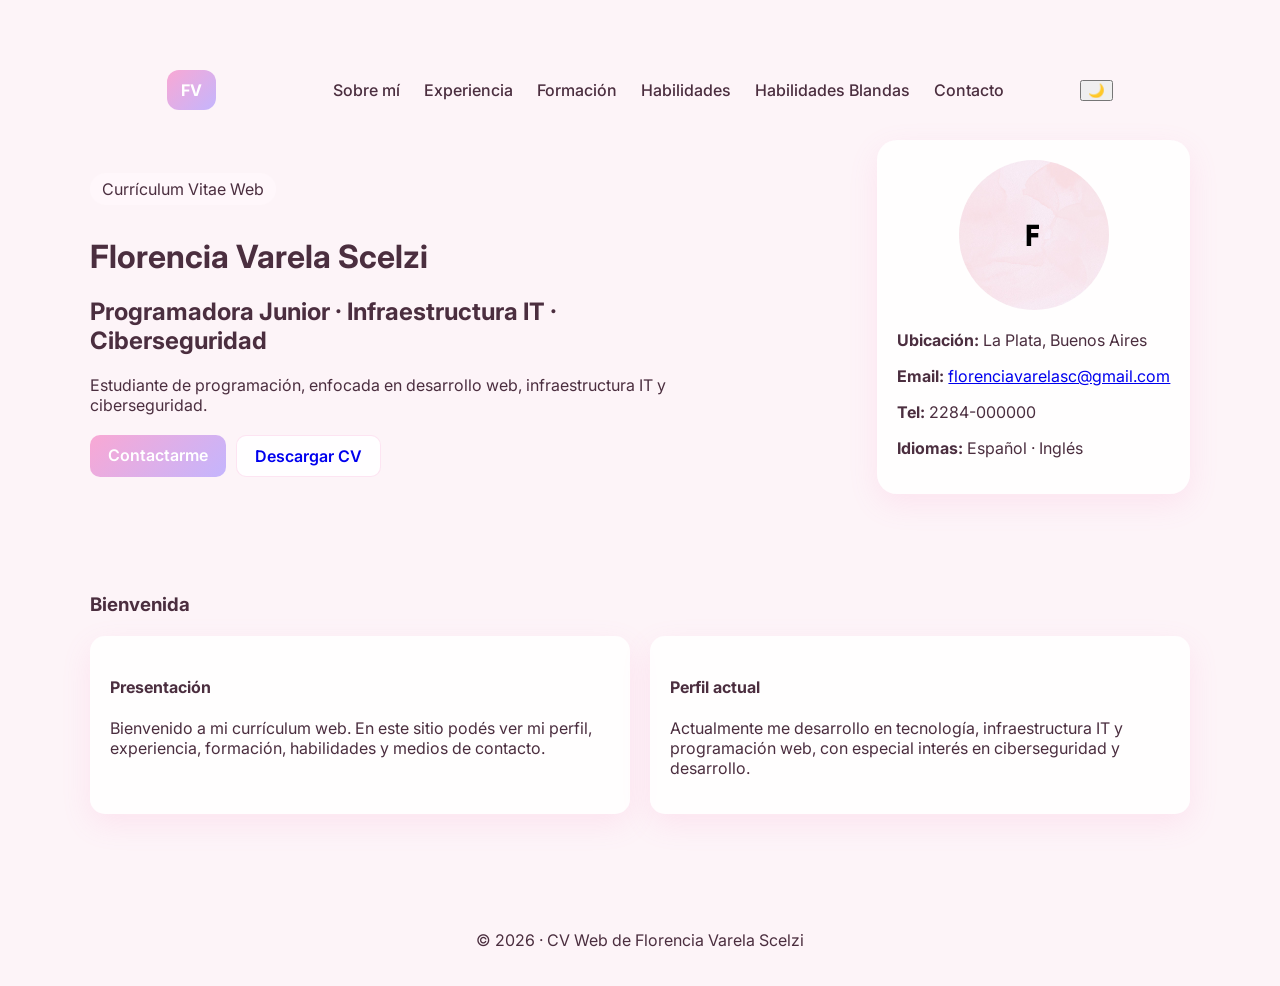
==== index.html @ 30a490ff "fix: mejorar nombres de variables css" ====
<!DOCTYPE html>
<html lang="es">
<head>
  <meta charset="UTF-8" />
  <meta name="viewport" content="width=device-width, initial-scale=1.0" />
  <title>Florencia Varela Scelzi | CV Web</title>
  <link rel="preconnect" href="https://fonts.googleapis.com">
  <link rel="preconnect" href="https://fonts.gstatic.com" crossorigin>
  <link href="https://fonts.googleapis.com/css2?family=Inter:wght@400;500;600;700;800&display=swap" rel="stylesheet">
  <link rel="stylesheet" href="style.css" />
</head>
<body>
  <header class="hero">
    <nav class="nav">
      <div class="logo">FV</div>

      <ul class="nav-links">
        <li><a href="pages/sobre-mi.html">Sobre mí</a></li>
        <li><a href="pages/experiencia.html">Experiencia</a></li>
        <li><a href="pages/formacion.html">Formación</a></li>
        <li><a href="pages/habilidades.html">Habilidades</a></li>
        <li><a href="pages/habilidadesblandas.html">Habilidades Blandas</a></li>
        <li><a href="pages/contacto.html">Contacto</a></li>
      </ul>
      <button id="toggle-theme" class="theme-btn" type="button">🌙</button>
    </nav>

    <div class="hero-content">
      <div class="hero-text">
        <p class="tag">Currículum Vitae Web</p>
        <h1>Florencia Varela Scelzi</h1>
        <h2>Programadora Junior · Infraestructura IT · Ciberseguridad</h2>

        <p class="hero-description">
          Estudiante de programación, enfocada en desarrollo web, infraestructura IT y ciberseguridad. 
        </p>

        <div class="hero-buttons">
          <a href="pages/contacto.html" class="btn primary">Contactarme</a>
          <a href="CV_Florencia_Varela1.pdf" download class="btn secondary">Descargar CV</a>
        </div>
      </div>

      <div class="hero-card">
        <div class="profile-circle">
          <img src="img/icono.jpg" alt="Foto de Florencia Varela" />
        </div>

        <div class="mini-data">
          <p><strong>Ubicación:</strong> La Plata, Buenos Aires</p>
          <p><strong>Email:</strong> <a href="mailto:florenciavarelasc@gmail.com">florenciavarelasc@gmail.com</a></p>
          <p><strong>Tel:</strong> 2284-000000</p>
          <p><strong>Idiomas:</strong> Español · Inglés</p>
        </div>
      </div>
    </div>
  </header>

  <main>
    <section class="section">
      <div class="section-title">
        <h3>Bienvenida</h3>
      </div>

      <div class="grid two">
        <div class="card">
          <h4>Presentación</h4>
          <p>
            Bienvenido a mi currículum web. En este sitio podés ver mi perfil,
            experiencia, formación, habilidades y medios de contacto.
          </p>
        </div>

        <div class="card">
          <h4>Perfil actual</h4>
          <p>
            Actualmente me desarrollo en tecnología, infraestructura IT y
            programación web, con especial interés en ciberseguridad y desarrollo.
          </p>
        </div>
      </div>
    </section>
  </main>

  <footer class="footer">
    <p>© 2026 · CV Web de Florencia Varela Scelzi</p>
  </footer>

  <script>
    const toggleButton = document.getElementById("toggle-theme");
    toggleButton.addEventListener("click", () => {
      document.body.classList.toggle("light");
      toggleButton.textContent = document.body.classList.contains("light") ? "☀️" : "🌙";
    });
  </script>
</body>
</html>
---- style.css ----
:root{
  --background-color: #fdf4f8;
  --surface-soft-color: #fff7fb;
  --surface-color: rgba(255,255,255,0.88);
  --card-border-color: rgba(244, 114, 182, 0.18);

  --text-color: #4b2e3f;
  --muted-text-color: #8f6f80;

  --primary-color: #f9a8d4;
  --secondary-color: #c4b5fd;

  --shadow-color: 0 10px 30px rgba(244, 114, 182, 0.12);
}

/* =========================
   BASE
========================= */
body{
  font-family: 'Inter', sans-serif;
  background: var(--background-color);
  color: var(--text-color);
  margin: 0;
}

/* =========================
   NAV
========================= */
.nav{
  display: flex;
  justify-content: space-between;
  align-items: center;
  padding: 24px 7%;
}

.logo{
  background: linear-gradient(135deg, var(--primary-color), var(--secondary-color));
  color: white;
  font-weight: bold;
  padding: 10px 14px;
  border-radius: 12px;
}

.nav-links{
  list-style: none;
  display: flex;
  gap: 24px;
}

.nav-links a{
  text-decoration: none;
  color: var(--text-color);
  font-weight: 500;
}

/* =========================
   HERO
========================= */
.hero{
  padding: 40px 7%;
}

.hero-content{
  display: flex;
  justify-content: space-between;
  align-items: center;
  gap: 40px;
}

.hero-text{
  max-width: 600px;
}

.tag{
  background: var(--surface-soft-color);
  padding: 6px 12px;
  border-radius: 20px;
  display: inline-block;
  margin-bottom: 10px;
}

.hero-buttons{
  margin-top: 20px;
  display: flex;
  gap: 10px;
}

.btn{
  padding: 10px 18px;
  border-radius: 10px;
  text-decoration: none;
  font-weight: 600;
}

.primary{
  background: linear-gradient(135deg, var(--primary-color), var(--secondary-color));
  color: white;
}

.secondary{
  background: var(--surface-color);
  border: 1px solid var(--card-border-color);
}

/* =========================
   CARD PERFIL
========================= */
.hero-card{
  background: var(--surface-color);
  border-radius: 20px;
  padding: 20px;
  box-shadow: var(--shadow-color);
}

.profile-circle{
  width: 150px;
  height: 150px;
  border-radius: 50%;
  overflow: hidden;
  margin: auto;
  margin-bottom: 20px;
}

.profile-circle img{
  width: 100%;
  height: 100%;
  object-fit: cover;
}

/* =========================
   SECTION
========================= */
.section{
  padding: 40px 7%;
}

.section-title h3{
  margin-bottom: 20px;
}

.grid.two{
  display: grid;
  grid-template-columns: repeat(2, 1fr);
  gap: 20px;
}

.card{
  background: var(--surface-color);
  padding: 20px;
  border-radius: 15px;
  box-shadow: var(--shadow-color);
}

/* =========================
   FOOTER
========================= */
.footer{
  text-align: center;
  padding: 20px;
  margin-top: 40px;
}
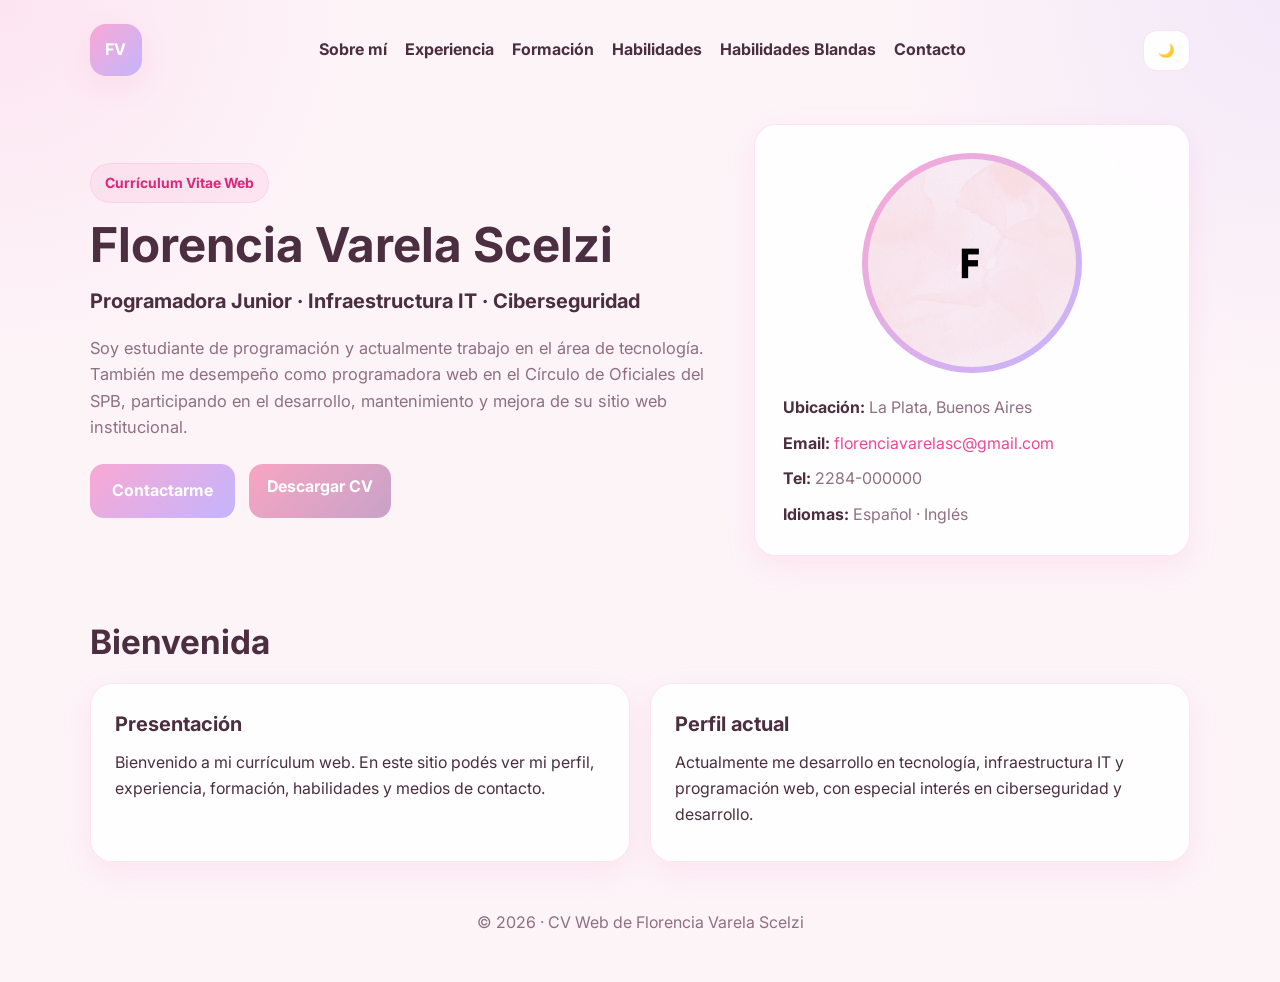
==== commit 169f1c60: "Add local font (Inter)" ====
--- a/index.html
+++ b/index.html
@@ -1,97 +1,97 @@
-<!DOCTYPE html>
-<html lang="es">
-<head>
-  <meta charset="UTF-8" />
-  <meta name="viewport" content="width=device-width, initial-scale=1.0" />
-  <title>Florencia Varela Scelzi | CV Web</title>
-  <link rel="preconnect" href="https://fonts.googleapis.com">
-  <link rel="preconnect" href="https://fonts.gstatic.com" crossorigin>
-  <link href="https://fonts.googleapis.com/css2?family=Inter:wght@400;500;600;700;800&display=swap" rel="stylesheet">
-  <link rel="stylesheet" href="style.css" />
-</head>
-<body>
-  <header class="hero">
-    <nav class="nav">
-      <div class="logo">FV</div>
-
-      <ul class="nav-links">
-        <li><a href="pages/sobre-mi.html">Sobre mí</a></li>
-        <li><a href="pages/experiencia.html">Experiencia</a></li>
-        <li><a href="pages/formacion.html">Formación</a></li>
-        <li><a href="pages/habilidades.html">Habilidades</a></li>
-        <li><a href="pages/habilidadesblandas.html">Habilidades Blandas</a></li>
-        <li><a href="pages/contacto.html">Contacto</a></li>
-      </ul>
-      <button id="toggle-theme" class="theme-btn" type="button">🌙</button>
-    </nav>
-
-    <div class="hero-content">
-      <div class="hero-text">
-        <p class="tag">Currículum Vitae Web</p>
-        <h1>Florencia Varela Scelzi</h1>
-        <h2>Programadora Junior · Infraestructura IT · Ciberseguridad</h2>
-
-        <p class="hero-description">
-          Estudiante de programación, enfocada en desarrollo web, infraestructura IT y ciberseguridad. 
-        </p>
-
-        <div class="hero-buttons">
-          <a href="pages/contacto.html" class="btn primary">Contactarme</a>
-          <a href="CV_Florencia_Varela1.pdf" download class="btn secondary">Descargar CV</a>
-        </div>
-      </div>
-
-      <div class="hero-card">
-        <div class="profile-circle">
-          <img src="img/icono.jpg" alt="Foto de Florencia Varela" />
-        </div>
-
-        <div class="mini-data">
-          <p><strong>Ubicación:</strong> La Plata, Buenos Aires</p>
-          <p><strong>Email:</strong> <a href="mailto:florenciavarelasc@gmail.com">florenciavarelasc@gmail.com</a></p>
-          <p><strong>Tel:</strong> 2284-000000</p>
-          <p><strong>Idiomas:</strong> Español · Inglés</p>
-        </div>
-      </div>
-    </div>
-  </header>
-
-  <main>
-    <section class="section">
-      <div class="section-title">
-        <h3>Bienvenida</h3>
-      </div>
-
-      <div class="grid two">
-        <div class="card">
-          <h4>Presentación</h4>
-          <p>
-            Bienvenido a mi currículum web. En este sitio podés ver mi perfil,
-            experiencia, formación, habilidades y medios de contacto.
-          </p>
-        </div>
-
-        <div class="card">
-          <h4>Perfil actual</h4>
-          <p>
-            Actualmente me desarrollo en tecnología, infraestructura IT y
-            programación web, con especial interés en ciberseguridad y desarrollo.
-          </p>
-        </div>
-      </div>
-    </section>
-  </main>
-
-  <footer class="footer">
-    <p>© 2026 · CV Web de Florencia Varela Scelzi</p>
-  </footer>
-
-  <script>
-    const toggleButton = document.getElementById("toggle-theme");
-    toggleButton.addEventListener("click", () => {
-      document.body.classList.toggle("light");
-      toggleButton.textContent = document.body.classList.contains("light") ? "☀️" : "🌙";
-    });
-  </script>
-</body>
-</html>
+<!DOCTYPE html>
+<html lang="es">
+<head>
+  <meta charset="UTF-8" />
+  <meta name="viewport" content="width=device-width, initial-scale=1.0" />
+  <title>Florencia Varela Scelzi | CV Web</title>
+  <link rel="stylesheet" href="style.css" />
+</head>
+<body>
+  <header class="hero">
+    <nav class="nav">
+      <div class="logo">FV</div>
+
+      <ul class="nav-links">
+        <li><a href="pages/sobre-mi.html">Sobre mí</a></li>
+        <li><a href="pages/experiencia.html">Experiencia</a></li>
+        <li><a href="pages/formacion.html">Formación</a></li>
+        <li><a href="pages/habilidades.html">Habilidades</a></li>
+        <li><a href="pages/habilidadesblandas.html">Habilidades Blandas</a></li>
+        <li><a href="pages/contacto.html">Contacto</a></li>
+      </ul>
+      <button id="toggle-theme" class="theme-btn" type="button">🌙</button>
+    </nav>
+
+    <div class="hero-content">
+      <div class="hero-text">
+        <p class="tag">Currículum Vitae Web</p>
+        <h1>Florencia Varela Scelzi</h1>
+        <h2>Programadora Junior · Infraestructura IT · Ciberseguridad</h2>
+
+        <p class="hero-description">
+          Soy estudiante de programación y actualmente trabajo en el área de
+          tecnología. También me desempeño como programadora web en el
+          Círculo de Oficiales del SPB, participando en el desarrollo,
+          mantenimiento y mejora de su sitio web institucional.
+        </p>
+
+        <div class="hero-buttons">
+          <a href="pages/contacto.html" class="btn primary">Contactarme</a>
+          <a href="CV_Florencia_Varela1.pdf" download class="btn secondary">Descargar CV</a>
+        </div>
+      </div>
+
+      <div class="hero-card">
+        <div class="profile-circle">
+          <img src="img/icono.jpg" alt="Foto de Florencia Varela" />
+        </div>
+
+        <div class="mini-data">
+          <p><strong>Ubicación:</strong> La Plata, Buenos Aires</p>
+          <p><strong>Email:</strong> <a href="mailto:florenciavarelasc@gmail.com">florenciavarelasc@gmail.com</a></p>
+          <p><strong>Tel:</strong> 2284-000000</p>
+          <p><strong>Idiomas:</strong> Español · Inglés</p>
+        </div>
+      </div>
+    </div>
+  </header>
+
+  <main>
+    <section class="section">
+      <div class="section-title">
+        <h3>Bienvenida</h3>
+      </div>
+
+      <div class="grid two">
+        <div class="card">
+          <h4>Presentación</h4>
+          <p>
+            Bienvenido a mi currículum web. En este sitio podés ver mi perfil,
+            experiencia, formación, habilidades y medios de contacto.
+          </p>
+        </div>
+
+        <div class="card">
+          <h4>Perfil actual</h4>
+          <p>
+            Actualmente me desarrollo en tecnología, infraestructura IT y
+            programación web, con especial interés en ciberseguridad y desarrollo.
+          </p>
+        </div>
+      </div>
+    </section>
+  </main>
+
+  <footer class="footer">
+    <p>© 2026 · CV Web de Florencia Varela Scelzi</p>
+  </footer>
+
+  <script>
+    const toggleButton = document.getElementById("toggle-theme");
+    toggleButton.addEventListener("click", () => {
+      document.body.classList.toggle("light");
+      toggleButton.textContent = document.body.classList.contains("light") ? "☀️" : "🌙";
+    });
+  </script>
+</body>
+</html>
--- a/style.css
+++ b/style.css
@@ -1,161 +1,533 @@
-:root{
-  --background-color: #fdf4f8;
-  --surface-soft-color: #fff7fb;
-  --surface-color: rgba(255,255,255,0.88);
-  --card-border-color: rgba(244, 114, 182, 0.18);
-
-  --text-color: #4b2e3f;
-  --muted-text-color: #8f6f80;
-
-  --primary-color: #f9a8d4;
-  --secondary-color: #c4b5fd;
-
-  --shadow-color: 0 10px 30px rgba(244, 114, 182, 0.12);
-}
-
-/* =========================
-   BASE
-========================= */
-body{
-  font-family: 'Inter', sans-serif;
-  background: var(--background-color);
-  color: var(--text-color);
-  margin: 0;
-}
-
-/* =========================
-   NAV
-========================= */
-.nav{
-  display: flex;
-  justify-content: space-between;
-  align-items: center;
-  padding: 24px 7%;
-}
-
-.logo{
-  background: linear-gradient(135deg, var(--primary-color), var(--secondary-color));
-  color: white;
-  font-weight: bold;
-  padding: 10px 14px;
-  border-radius: 12px;
-}
-
-.nav-links{
-  list-style: none;
-  display: flex;
-  gap: 24px;
-}
-
-.nav-links a{
-  text-decoration: none;
-  color: var(--text-color);
-  font-weight: 500;
-}
-
-/* =========================
-   HERO
-========================= */
-.hero{
-  padding: 40px 7%;
-}
-
-.hero-content{
-  display: flex;
-  justify-content: space-between;
-  align-items: center;
-  gap: 40px;
-}
-
-.hero-text{
-  max-width: 600px;
-}
-
-.tag{
-  background: var(--surface-soft-color);
-  padding: 6px 12px;
-  border-radius: 20px;
-  display: inline-block;
-  margin-bottom: 10px;
-}
-
-.hero-buttons{
-  margin-top: 20px;
-  display: flex;
-  gap: 10px;
-}
-
-.btn{
-  padding: 10px 18px;
-  border-radius: 10px;
-  text-decoration: none;
-  font-weight: 600;
-}
-
-.primary{
-  background: linear-gradient(135deg, var(--primary-color), var(--secondary-color));
-  color: white;
-}
-
-.secondary{
-  background: var(--surface-color);
-  border: 1px solid var(--card-border-color);
-}
-
-/* =========================
-   CARD PERFIL
-========================= */
-.hero-card{
-  background: var(--surface-color);
-  border-radius: 20px;
-  padding: 20px;
-  box-shadow: var(--shadow-color);
-}
-
-.profile-circle{
-  width: 150px;
-  height: 150px;
-  border-radius: 50%;
-  overflow: hidden;
-  margin: auto;
-  margin-bottom: 20px;
-}
-
-.profile-circle img{
-  width: 100%;
-  height: 100%;
-  object-fit: cover;
-}
-
-/* =========================
-   SECTION
-========================= */
-.section{
-  padding: 40px 7%;
-}
-
-.section-title h3{
-  margin-bottom: 20px;
-}
-
-.grid.two{
-  display: grid;
-  grid-template-columns: repeat(2, 1fr);
-  gap: 20px;
-}
-
-.card{
-  background: var(--surface-color);
-  padding: 20px;
-  border-radius: 15px;
-  box-shadow: var(--shadow-color);
-}
-
-/* =========================
-   FOOTER
-========================= */
-.footer{
-  text-align: center;
-  padding: 20px;
-  margin-top: 40px;
-}
+@font-face {
+  font-family: 'Inter';
+  src: url('./assets/fonts/Inter_18pt-Regular.ttf') format('truetype');
+  font-weight: 400;
+  font-style: normal;
+}
+
+@font-face {
+  font-family: 'Inter';
+  src: url('./assets/fonts/Inter_18pt-Bold.ttf') format('truetype');
+  font-weight: 700;
+  font-style: normal;
+}
+
+:root{
+  --bg: #fdf4f8;
+  --bg-soft: #fff7fb;
+  --card: rgba(255,255,255,0.88);
+  --card-border: rgba(244, 114, 182, 0.18);
+
+  --text: #4b2e3f;
+  --muted: #8f6f80;
+
+  --primary: #f9a8d4;
+  --primary-2: #c4b5fd;
+
+  --shadow: 0 10px 30px rgba(244, 114, 182, 0.12);
+}
+
+body.light{
+  --bg: #ffffff;
+  --bg-soft: #fff7fb;
+  --card: rgba(255,255,255,0.95);
+  --card-border: rgba(244, 114, 182, 0.16);
+
+  --text: #3d2c35;
+  --muted: #9a7b8b;
+
+  --primary: #f472b6;
+  --primary-2: #a78bfa;
+
+  --shadow: 0 10px 25px rgba(244, 114, 182, 0.10);
+}
+
+*{
+  margin: 0;
+  padding: 0;
+  box-sizing: border-box;
+}
+
+html{
+  scroll-behavior: smooth;
+}
+
+body{
+  font-family: 'Inter', Arial, Helvetica, sans-serif;
+  background:
+    radial-gradient(circle at top left, rgba(249,168,212,0.20), transparent 22%),
+    radial-gradient(circle at top right, rgba(196,181,253,0.18), transparent 24%),
+    var(--bg);
+  color: var(--text);
+  line-height: 1.6;
+}
+
+a{
+  color: #ec4899;
+  text-decoration: none;
+}
+
+a:hover{
+  text-decoration: underline;
+}
+
+/* HEADER / HERO */
+.hero{
+  padding: 24px 7% 40px;
+}
+
+.nav{
+  display: flex;
+  justify-content: space-between;
+  align-items: center;
+  gap: 20px;
+  margin-bottom: 48px;
+}
+
+.logo{
+  width: 52px;
+  height: 52px;
+  border-radius: 16px;
+  display: grid;
+  place-items: center;
+  font-weight: 800;
+  background: linear-gradient(135deg, var(--primary), var(--primary-2));
+  color: white;
+  box-shadow: var(--shadow);
+}
+
+.nav-links{
+  display: flex;
+  gap: 18px;
+  flex-wrap: wrap;
+  list-style: none;
+}
+
+.nav-links a{
+  color: var(--text);
+  font-weight: 600;
+  transition: 0.2s ease;
+}
+
+.nav-links a:hover{
+  color: #ec4899;
+  text-decoration: none;
+}
+
+.theme-btn{
+  border: 1px solid var(--card-border);
+  background: var(--card);
+  color: var(--text);
+  padding: 12px 14px;
+  border-radius: 14px;
+  cursor: pointer;
+  transition: 0.2s ease;
+}
+
+.theme-btn:hover{
+  transform: translateY(-2px);
+}
+
+.hero-content{
+  display: grid;
+  grid-template-columns: 1.3fr 0.9fr;
+  gap: 34px;
+  align-items: center;
+}
+
+.tag{
+  display: inline-block;
+  padding: 8px 14px;
+  border-radius: 999px;
+  background: rgba(249,168,212,0.18);
+  border: 1px solid rgba(249,168,212,0.28);
+  color: #db2777;
+  font-size: 14px;
+  margin-bottom: 16px;
+  font-weight: 600;
+}
+
+.hero-text h1{
+  font-size: 3rem;
+  line-height: 1.08;
+  margin-bottom: 14px;
+}
+
+.hero-text h2{
+  font-size: 1.25rem;
+  font-weight: 700;
+  color: var(--text);
+  margin-bottom: 18px;
+}
+
+.hero-description{
+  max-width: 720px;
+  color: var(--muted);
+  margin-bottom: 24px;
+  font-size: 1.03rem;
+}
+
+.hero-buttons{
+  display: flex;
+  flex-wrap: wrap;
+  gap: 14px;
+}
+
+.btn{
+  display: inline-block;
+  padding: 14px 22px;
+  border-radius: 14px;
+  font-weight: 700;
+  border: none;
+  cursor: pointer;
+  transition: 0.2s ease;
+}
+
+.btn:hover{
+  transform: translateY(-2px);
+  text-decoration: none;
+}
+
+.btn.primary{
+  background: linear-gradient(135deg, var(--primary), var(--primary-2));
+  color: white;
+}
+
+.btn.secondary{
+  background: var(--card);
+  color: var(--text);
+  border: 1px solid var(--card-border);
+}
+
+/* CARDS */
+.hero-card,
+.card,
+.skill-card{
+  background: var(--card);
+  border: 1px solid var(--card-border);
+  border-radius: 22px;
+  box-shadow: var(--shadow);
+  backdrop-filter: blur(10px);
+}
+
+.hero-card{
+  padding: 28px;
+}
+
+.card{
+  padding: 24px;
+  transition: 0.25s ease;
+}
+
+.card:hover,
+.skill-card:hover{
+  transform: translateY(-5px);
+  box-shadow: 0 18px 35px rgba(244,114,182,0.16);
+}
+
+.profile-circle{
+  width: 220px;
+  height: 220px;
+  margin: 0 auto 22px;
+  border-radius: 50%;
+  padding: 6px;
+  background: linear-gradient(135deg, var(--primary), var(--primary-2));
+  overflow: hidden;
+}
+
+.profile-circle img{
+  width: 100%;
+  height: 100%;
+  object-fit: cover;
+  display: block;
+  border-radius: 50%;
+}
+
+.mini-data{
+  display: grid;
+  gap: 10px;
+  color: var(--muted);
+}
+
+.mini-data strong{
+  color: var(--text);
+}
+
+/* SECCIONES */
+.section{
+  padding: 28px 7% 10px;
+}
+
+.section-title{
+  margin-bottom: 22px;
+}
+
+.section-title h3{
+  font-size: 2.1rem;
+  line-height: 1.1;
+}
+
+/* GRID GENERAL */
+.grid{
+  display: grid;
+  gap: 20px;
+}
+
+.grid.two{
+  grid-template-columns: repeat(2, 1fr);
+}
+
+.card-full{
+  grid-column: 1 / -1;
+}
+
+.card h4{
+  font-size: 1.25rem;
+  margin-bottom: 10px;
+}
+
+.card p{
+  margin-bottom: 10px;
+}
+
+.subtitle{
+  color: #db2777;
+  font-weight: 700;
+  margin-bottom: 8px;
+}
+
+/* TIMELINE DESACTIVADA */
+.timeline{
+  display: grid;
+  gap: 20px;
+}
+
+.timeline-item{
+  padding-left: 0;
+}
+
+.timeline-dot{
+  display: none;
+}
+
+/* LISTAS */
+.list{
+  display: grid;
+  gap: 10px;
+  margin-top: 10px;
+  list-style: none;
+}
+
+.list li{
+  padding-left: 18px;
+  position: relative;
+}
+
+.list li::before{
+  content: "•";
+  position: absolute;
+  left: 0;
+  color: #ec4899;
+  font-weight: 800;
+}
+
+/* FORMULARIO */
+.contact-text{
+  color: var(--muted);
+  margin-bottom: 12px;
+}
+
+.contact-form{
+  display: flex;
+  flex-direction: column;
+  gap: 14px;
+  margin-top: 12px;
+}
+
+.contact-form input,
+.contact-form textarea{
+  width: 100%;
+  padding: 14px 16px;
+  border-radius: 14px;
+  border: 1px solid var(--card-border);
+  background: var(--bg-soft);
+  color: var(--text);
+  font-family: 'Inter', Arial, Helvetica, sans-serif;
+  font-size: 15px;
+}
+
+.contact-form input::placeholder,
+.contact-form textarea::placeholder{
+  color: var(--muted);
+}
+
+.contact-form input:focus,
+.contact-form textarea:focus{
+  outline: none;
+  border-color: #f472b6;
+  box-shadow: 0 0 0 3px rgba(244,114,182,0.12);
+}
+
+.contact-form textarea{
+  min-height: 140px;
+  resize: vertical;
+}
+
+.contact-form .btn{
+  align-self: flex-start;
+}
+
+/* SKILLS */
+.skills-cards-grid{
+  display: grid;
+  grid-template-columns: repeat(4, 1fr);
+  gap: 22px;
+}
+
+.skill-card{
+  padding: 26px 18px;
+  text-align: center;
+  transition: 0.25s ease;
+}
+
+.skill-card img{
+  width: 58px;
+  height: 58px;
+  object-fit: contain;
+  display: block;
+  margin: 0 auto 14px;
+}
+
+.skill-card h4{
+  font-size: 1.15rem;
+  font-weight: 700;
+  margin: 0;
+}
+
+/* FOOTER */
+.footer{
+  text-align: center;
+  padding: 38px 20px 46px;
+  color: var(--muted);
+}
+
+/* RESPONSIVE */
+@media (max-width: 1100px){
+  .skills-cards-grid{
+    grid-template-columns: repeat(3, 1fr);
+  }
+}
+
+@media (max-width: 980px){
+  .hero-content,
+  .grid.two{
+    grid-template-columns: 1fr;
+  }
+
+  .card-full{
+    grid-column: auto;
+  }
+
+  .hero-text h1{
+    font-size: 2.35rem;
+  }
+
+  .nav{
+    flex-direction: column;
+    align-items: flex-start;
+  }
+
+  .nav-links{
+    gap: 12px;
+  }
+}
+
+@media (max-width: 780px){
+  .skills-cards-grid{
+    grid-template-columns: repeat(2, 1fr);
+  }
+}
+
+@media (max-width: 640px){
+  .hero,
+  .section{
+    padding-left: 5%;
+    padding-right: 5%;
+  }
+
+  .hero-text h1{
+    font-size: 2rem;
+  }
+
+  .hero-text h2{
+    font-size: 1.05rem;
+  }
+
+  .section-title h3{
+    font-size: 1.7rem;
+  }
+
+  .profile-circle{
+    width: 180px;
+    height: 180px;
+  }
+
+  .card,
+  .hero-card,
+  .skill-card{
+    padding: 20px;
+  }
+
+  .btn{
+    width: 100%;
+    text-align: center;
+  }
+
+  .contact-form .btn{
+    align-self: stretch;
+  }
+}
+
+@media (max-width: 500px){
+  .skills-cards-grid{
+    grid-template-columns: 1fr;
+  }
+}
+
+/* ALINEACION */
+.nav {
+  display: flex;
+  justify-content: space-between;
+  align-items: center;
+  gap: 20px;
+}
+
+/* menú centrado */
+.nav-links {
+  display: flex;
+  gap: 18px;
+  list-style: none;
+  justify-content: center;
+  flex: 1;
+}
+
+/* botón inicio a la derecha */
+.nav .btn.secondary {
+  margin-left: auto;
+}
+
+/* botón más lindo */
+.btn.secondary {
+  background: linear-gradient(135deg, #f8a5c2, #c8a2c8);
+  color: white;
+  border-radius: 14px;
+  padding: 10px 18px;
+  font-weight: 700;
+  border: none;
+  transition: 0.2s ease;
+}
+
+.btn.secondary:hover {
+  transform: translateY(-2px);
+  opacity: 0.9;
+}
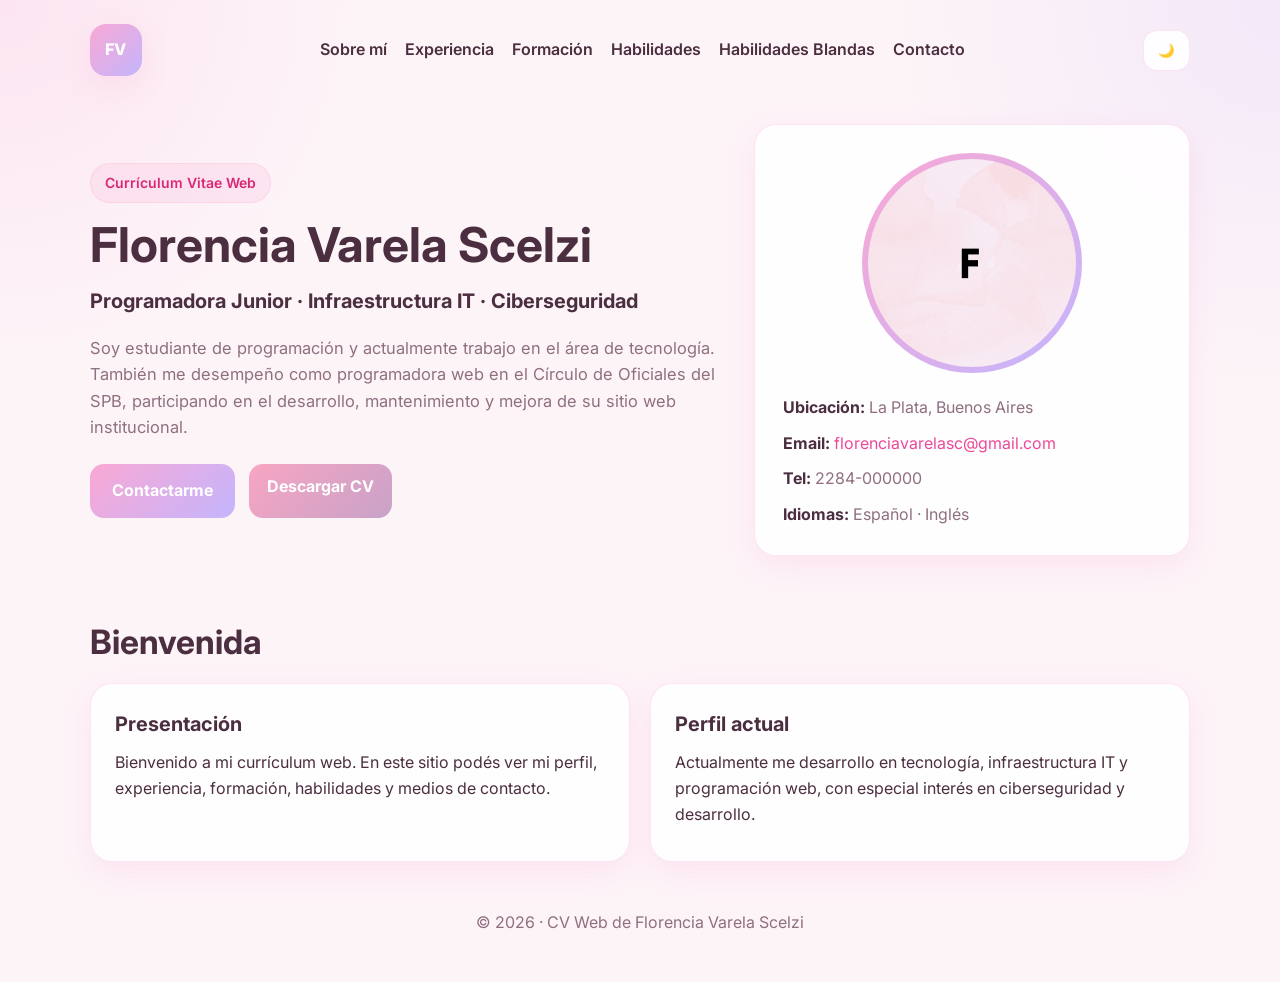
==== commit ea851f54: "Add files via upload" ====
--- a/index.html
+++ b/index.html
@@ -1,97 +1,100 @@
-<!DOCTYPE html>
-<html lang="es">
-<head>
-  <meta charset="UTF-8" />
-  <meta name="viewport" content="width=device-width, initial-scale=1.0" />
-  <title>Florencia Varela Scelzi | CV Web</title>
-  <link rel="stylesheet" href="style.css" />
-</head>
-<body>
-  <header class="hero">
-    <nav class="nav">
-      <div class="logo">FV</div>
-
-      <ul class="nav-links">
-        <li><a href="pages/sobre-mi.html">Sobre mí</a></li>
-        <li><a href="pages/experiencia.html">Experiencia</a></li>
-        <li><a href="pages/formacion.html">Formación</a></li>
-        <li><a href="pages/habilidades.html">Habilidades</a></li>
-        <li><a href="pages/habilidadesblandas.html">Habilidades Blandas</a></li>
-        <li><a href="pages/contacto.html">Contacto</a></li>
-      </ul>
-      <button id="toggle-theme" class="theme-btn" type="button">🌙</button>
-    </nav>
-
-    <div class="hero-content">
-      <div class="hero-text">
-        <p class="tag">Currículum Vitae Web</p>
-        <h1>Florencia Varela Scelzi</h1>
-        <h2>Programadora Junior · Infraestructura IT · Ciberseguridad</h2>
-
-        <p class="hero-description">
-          Soy estudiante de programación y actualmente trabajo en el área de
-          tecnología. También me desempeño como programadora web en el
-          Círculo de Oficiales del SPB, participando en el desarrollo,
-          mantenimiento y mejora de su sitio web institucional.
-        </p>
-
-        <div class="hero-buttons">
-          <a href="pages/contacto.html" class="btn primary">Contactarme</a>
-          <a href="CV_Florencia_Varela1.pdf" download class="btn secondary">Descargar CV</a>
-        </div>
-      </div>
-
-      <div class="hero-card">
-        <div class="profile-circle">
-          <img src="img/icono.jpg" alt="Foto de Florencia Varela" />
-        </div>
-
-        <div class="mini-data">
-          <p><strong>Ubicación:</strong> La Plata, Buenos Aires</p>
-          <p><strong>Email:</strong> <a href="mailto:florenciavarelasc@gmail.com">florenciavarelasc@gmail.com</a></p>
-          <p><strong>Tel:</strong> 2284-000000</p>
-          <p><strong>Idiomas:</strong> Español · Inglés</p>
-        </div>
-      </div>
-    </div>
-  </header>
-
-  <main>
-    <section class="section">
-      <div class="section-title">
-        <h3>Bienvenida</h3>
-      </div>
-
-      <div class="grid two">
-        <div class="card">
-          <h4>Presentación</h4>
-          <p>
-            Bienvenido a mi currículum web. En este sitio podés ver mi perfil,
-            experiencia, formación, habilidades y medios de contacto.
-          </p>
-        </div>
-
-        <div class="card">
-          <h4>Perfil actual</h4>
-          <p>
-            Actualmente me desarrollo en tecnología, infraestructura IT y
-            programación web, con especial interés en ciberseguridad y desarrollo.
-          </p>
-        </div>
-      </div>
-    </section>
-  </main>
-
-  <footer class="footer">
-    <p>© 2026 · CV Web de Florencia Varela Scelzi</p>
-  </footer>
-
-  <script>
-    const toggleButton = document.getElementById("toggle-theme");
-    toggleButton.addEventListener("click", () => {
-      document.body.classList.toggle("light");
-      toggleButton.textContent = document.body.classList.contains("light") ? "☀️" : "🌙";
-    });
-  </script>
-</body>
+<!DOCTYPE html>
+<html lang="es">
+<head>
+  <meta charset="UTF-8" />
+  <meta name="viewport" content="width=device-width, initial-scale=1.0" />
+  <title>Florencia Varela Scelzi | CV Web</title>
+  <link rel="preconnect" href="https://fonts.googleapis.com">
+  <link rel="preconnect" href="https://fonts.gstatic.com" crossorigin>
+  <link href="https://fonts.googleapis.com/css2?family=Inter:wght@400;500;600;700;800&display=swap" rel="stylesheet">
+  <link rel="stylesheet" href="style.css" />
+</head>
+<body>
+  <header class="hero">
+    <nav class="nav">
+      <div class="logo">FV</div>
+
+      <ul class="nav-links">
+        <li><a href="pages/sobre-mi.html">Sobre mí</a></li>
+        <li><a href="pages/experiencia.html">Experiencia</a></li>
+        <li><a href="pages/formacion.html">Formación</a></li>
+        <li><a href="pages/habilidades.html">Habilidades</a></li>
+        <li><a href="pages/habilidadesblandas.html">Habilidades Blandas</a></li>
+        <li><a href="pages/contacto.html">Contacto</a></li>
+      </ul>
+      <button id="toggle-theme" class="theme-btn" type="button">🌙</button>
+    </nav>
+
+    <div class="hero-content">
+      <div class="hero-text">
+        <p class="tag">Currículum Vitae Web</p>
+        <h1>Florencia Varela Scelzi</h1>
+        <h2>Programadora Junior · Infraestructura IT · Ciberseguridad</h2>
+
+        <p class="hero-description">
+          Soy estudiante de programación y actualmente trabajo en el área de
+          tecnología. También me desempeño como programadora web en el
+          Círculo de Oficiales del SPB, participando en el desarrollo,
+          mantenimiento y mejora de su sitio web institucional.
+        </p>
+
+        <div class="hero-buttons">
+          <a href="contacto.html" class="btn primary">Contactarme</a>
+          <a href="CV_Florencia_Varela1.pdf" download class="btn secondary">Descargar CV</a>
+        </div>
+      </div>
+
+      <div class="hero-card">
+        <div class="profile-circle">
+          <img src="img/icono.jpg" alt="Foto de Florencia Varela" />
+        </div>
+
+        <div class="mini-data">
+          <p><strong>Ubicación:</strong> La Plata, Buenos Aires</p>
+          <p><strong>Email:</strong> <a href="mailto:florenciavarelasc@gmail.com">florenciavarelasc@gmail.com</a></p>
+          <p><strong>Tel:</strong> 2284-000000</p>
+          <p><strong>Idiomas:</strong> Español · Inglés</p>
+        </div>
+      </div>
+    </div>
+  </header>
+
+  <main>
+    <section class="section">
+      <div class="section-title">
+        <h3>Bienvenida</h3>
+      </div>
+
+      <div class="grid two">
+        <div class="card">
+          <h4>Presentación</h4>
+          <p>
+            Bienvenido a mi currículum web. En este sitio podés ver mi perfil,
+            experiencia, formación, habilidades y medios de contacto.
+          </p>
+        </div>
+
+        <div class="card">
+          <h4>Perfil actual</h4>
+          <p>
+            Actualmente me desarrollo en tecnología, infraestructura IT y
+            programación web, con especial interés en ciberseguridad y desarrollo.
+          </p>
+        </div>
+      </div>
+    </section>
+  </main>
+
+  <footer class="footer">
+    <p>© 2026 · CV Web de Florencia Varela Scelzi</p>
+  </footer>
+
+  <script>
+    const toggleButton = document.getElementById("toggle-theme");
+    toggleButton.addEventListener("click", () => {
+      document.body.classList.toggle("light");
+      toggleButton.textContent = document.body.classList.contains("light") ? "☀️" : "🌙";
+    });
+  </script>
+</body>
 </html>
--- a/style.css
+++ b/style.css
@@ -1,533 +1,519 @@
-@font-face {
-  font-family: 'Inter';
-  src: url('./assets/fonts/Inter_18pt-Regular.ttf') format('truetype');
-  font-weight: 400;
-  font-style: normal;
-}
-
-@font-face {
-  font-family: 'Inter';
-  src: url('./assets/fonts/Inter_18pt-Bold.ttf') format('truetype');
-  font-weight: 700;
-  font-style: normal;
-}
-
-:root{
-  --bg: #fdf4f8;
-  --bg-soft: #fff7fb;
-  --card: rgba(255,255,255,0.88);
-  --card-border: rgba(244, 114, 182, 0.18);
-
-  --text: #4b2e3f;
-  --muted: #8f6f80;
-
-  --primary: #f9a8d4;
-  --primary-2: #c4b5fd;
-
-  --shadow: 0 10px 30px rgba(244, 114, 182, 0.12);
-}
-
-body.light{
-  --bg: #ffffff;
-  --bg-soft: #fff7fb;
-  --card: rgba(255,255,255,0.95);
-  --card-border: rgba(244, 114, 182, 0.16);
-
-  --text: #3d2c35;
-  --muted: #9a7b8b;
-
-  --primary: #f472b6;
-  --primary-2: #a78bfa;
-
-  --shadow: 0 10px 25px rgba(244, 114, 182, 0.10);
-}
-
-*{
-  margin: 0;
-  padding: 0;
-  box-sizing: border-box;
-}
-
-html{
-  scroll-behavior: smooth;
-}
-
-body{
-  font-family: 'Inter', Arial, Helvetica, sans-serif;
-  background:
-    radial-gradient(circle at top left, rgba(249,168,212,0.20), transparent 22%),
-    radial-gradient(circle at top right, rgba(196,181,253,0.18), transparent 24%),
-    var(--bg);
-  color: var(--text);
-  line-height: 1.6;
-}
-
-a{
-  color: #ec4899;
-  text-decoration: none;
-}
-
-a:hover{
-  text-decoration: underline;
-}
-
-/* HEADER / HERO */
-.hero{
-  padding: 24px 7% 40px;
-}
-
-.nav{
-  display: flex;
-  justify-content: space-between;
-  align-items: center;
-  gap: 20px;
-  margin-bottom: 48px;
-}
-
-.logo{
-  width: 52px;
-  height: 52px;
-  border-radius: 16px;
-  display: grid;
-  place-items: center;
-  font-weight: 800;
-  background: linear-gradient(135deg, var(--primary), var(--primary-2));
-  color: white;
-  box-shadow: var(--shadow);
-}
-
-.nav-links{
-  display: flex;
-  gap: 18px;
-  flex-wrap: wrap;
-  list-style: none;
-}
-
-.nav-links a{
-  color: var(--text);
-  font-weight: 600;
-  transition: 0.2s ease;
-}
-
-.nav-links a:hover{
-  color: #ec4899;
-  text-decoration: none;
-}
-
-.theme-btn{
-  border: 1px solid var(--card-border);
-  background: var(--card);
-  color: var(--text);
-  padding: 12px 14px;
-  border-radius: 14px;
-  cursor: pointer;
-  transition: 0.2s ease;
-}
-
-.theme-btn:hover{
-  transform: translateY(-2px);
-}
-
-.hero-content{
-  display: grid;
-  grid-template-columns: 1.3fr 0.9fr;
-  gap: 34px;
-  align-items: center;
-}
-
-.tag{
-  display: inline-block;
-  padding: 8px 14px;
-  border-radius: 999px;
-  background: rgba(249,168,212,0.18);
-  border: 1px solid rgba(249,168,212,0.28);
-  color: #db2777;
-  font-size: 14px;
-  margin-bottom: 16px;
-  font-weight: 600;
-}
-
-.hero-text h1{
-  font-size: 3rem;
-  line-height: 1.08;
-  margin-bottom: 14px;
-}
-
-.hero-text h2{
-  font-size: 1.25rem;
-  font-weight: 700;
-  color: var(--text);
-  margin-bottom: 18px;
-}
-
-.hero-description{
-  max-width: 720px;
-  color: var(--muted);
-  margin-bottom: 24px;
-  font-size: 1.03rem;
-}
-
-.hero-buttons{
-  display: flex;
-  flex-wrap: wrap;
-  gap: 14px;
-}
-
-.btn{
-  display: inline-block;
-  padding: 14px 22px;
-  border-radius: 14px;
-  font-weight: 700;
-  border: none;
-  cursor: pointer;
-  transition: 0.2s ease;
-}
-
-.btn:hover{
-  transform: translateY(-2px);
-  text-decoration: none;
-}
-
-.btn.primary{
-  background: linear-gradient(135deg, var(--primary), var(--primary-2));
-  color: white;
-}
-
-.btn.secondary{
-  background: var(--card);
-  color: var(--text);
-  border: 1px solid var(--card-border);
-}
-
-/* CARDS */
-.hero-card,
-.card,
-.skill-card{
-  background: var(--card);
-  border: 1px solid var(--card-border);
-  border-radius: 22px;
-  box-shadow: var(--shadow);
-  backdrop-filter: blur(10px);
-}
-
-.hero-card{
-  padding: 28px;
-}
-
-.card{
-  padding: 24px;
-  transition: 0.25s ease;
-}
-
-.card:hover,
-.skill-card:hover{
-  transform: translateY(-5px);
-  box-shadow: 0 18px 35px rgba(244,114,182,0.16);
-}
-
-.profile-circle{
-  width: 220px;
-  height: 220px;
-  margin: 0 auto 22px;
-  border-radius: 50%;
-  padding: 6px;
-  background: linear-gradient(135deg, var(--primary), var(--primary-2));
-  overflow: hidden;
-}
-
-.profile-circle img{
-  width: 100%;
-  height: 100%;
-  object-fit: cover;
-  display: block;
-  border-radius: 50%;
-}
-
-.mini-data{
-  display: grid;
-  gap: 10px;
-  color: var(--muted);
-}
-
-.mini-data strong{
-  color: var(--text);
-}
-
-/* SECCIONES */
-.section{
-  padding: 28px 7% 10px;
-}
-
-.section-title{
-  margin-bottom: 22px;
-}
-
-.section-title h3{
-  font-size: 2.1rem;
-  line-height: 1.1;
-}
-
-/* GRID GENERAL */
-.grid{
-  display: grid;
-  gap: 20px;
-}
-
-.grid.two{
-  grid-template-columns: repeat(2, 1fr);
-}
-
-.card-full{
-  grid-column: 1 / -1;
-}
-
-.card h4{
-  font-size: 1.25rem;
-  margin-bottom: 10px;
-}
-
-.card p{
-  margin-bottom: 10px;
-}
-
-.subtitle{
-  color: #db2777;
-  font-weight: 700;
-  margin-bottom: 8px;
-}
-
-/* TIMELINE DESACTIVADA */
-.timeline{
-  display: grid;
-  gap: 20px;
-}
-
-.timeline-item{
-  padding-left: 0;
-}
-
-.timeline-dot{
-  display: none;
-}
-
-/* LISTAS */
-.list{
-  display: grid;
-  gap: 10px;
-  margin-top: 10px;
-  list-style: none;
-}
-
-.list li{
-  padding-left: 18px;
-  position: relative;
-}
-
-.list li::before{
-  content: "•";
-  position: absolute;
-  left: 0;
-  color: #ec4899;
-  font-weight: 800;
-}
-
-/* FORMULARIO */
-.contact-text{
-  color: var(--muted);
-  margin-bottom: 12px;
-}
-
-.contact-form{
-  display: flex;
-  flex-direction: column;
-  gap: 14px;
-  margin-top: 12px;
-}
-
-.contact-form input,
-.contact-form textarea{
-  width: 100%;
-  padding: 14px 16px;
-  border-radius: 14px;
-  border: 1px solid var(--card-border);
-  background: var(--bg-soft);
-  color: var(--text);
-  font-family: 'Inter', Arial, Helvetica, sans-serif;
-  font-size: 15px;
-}
-
-.contact-form input::placeholder,
-.contact-form textarea::placeholder{
-  color: var(--muted);
-}
-
-.contact-form input:focus,
-.contact-form textarea:focus{
-  outline: none;
-  border-color: #f472b6;
-  box-shadow: 0 0 0 3px rgba(244,114,182,0.12);
-}
-
-.contact-form textarea{
-  min-height: 140px;
-  resize: vertical;
-}
-
-.contact-form .btn{
-  align-self: flex-start;
-}
-
-/* SKILLS */
-.skills-cards-grid{
-  display: grid;
-  grid-template-columns: repeat(4, 1fr);
-  gap: 22px;
-}
-
-.skill-card{
-  padding: 26px 18px;
-  text-align: center;
-  transition: 0.25s ease;
-}
-
-.skill-card img{
-  width: 58px;
-  height: 58px;
-  object-fit: contain;
-  display: block;
-  margin: 0 auto 14px;
-}
-
-.skill-card h4{
-  font-size: 1.15rem;
-  font-weight: 700;
-  margin: 0;
-}
-
-/* FOOTER */
-.footer{
-  text-align: center;
-  padding: 38px 20px 46px;
-  color: var(--muted);
-}
-
-/* RESPONSIVE */
-@media (max-width: 1100px){
-  .skills-cards-grid{
-    grid-template-columns: repeat(3, 1fr);
-  }
-}
-
-@media (max-width: 980px){
-  .hero-content,
-  .grid.two{
-    grid-template-columns: 1fr;
-  }
-
-  .card-full{
-    grid-column: auto;
-  }
-
-  .hero-text h1{
-    font-size: 2.35rem;
-  }
-
-  .nav{
-    flex-direction: column;
-    align-items: flex-start;
-  }
-
-  .nav-links{
-    gap: 12px;
-  }
-}
-
-@media (max-width: 780px){
-  .skills-cards-grid{
-    grid-template-columns: repeat(2, 1fr);
-  }
-}
-
-@media (max-width: 640px){
-  .hero,
-  .section{
-    padding-left: 5%;
-    padding-right: 5%;
-  }
-
-  .hero-text h1{
-    font-size: 2rem;
-  }
-
-  .hero-text h2{
-    font-size: 1.05rem;
-  }
-
-  .section-title h3{
-    font-size: 1.7rem;
-  }
-
-  .profile-circle{
-    width: 180px;
-    height: 180px;
-  }
-
-  .card,
-  .hero-card,
-  .skill-card{
-    padding: 20px;
-  }
-
-  .btn{
-    width: 100%;
-    text-align: center;
-  }
-
-  .contact-form .btn{
-    align-self: stretch;
-  }
-}
-
-@media (max-width: 500px){
-  .skills-cards-grid{
-    grid-template-columns: 1fr;
-  }
-}
-
-/* ALINEACION */
-.nav {
-  display: flex;
-  justify-content: space-between;
-  align-items: center;
-  gap: 20px;
-}
-
-/* menú centrado */
-.nav-links {
-  display: flex;
-  gap: 18px;
-  list-style: none;
-  justify-content: center;
-  flex: 1;
-}
-
-/* botón inicio a la derecha */
-.nav .btn.secondary {
-  margin-left: auto;
-}
-
-/* botón más lindo */
-.btn.secondary {
-  background: linear-gradient(135deg, #f8a5c2, #c8a2c8);
-  color: white;
-  border-radius: 14px;
-  padding: 10px 18px;
-  font-weight: 700;
-  border: none;
-  transition: 0.2s ease;
-}
-
-.btn.secondary:hover {
-  transform: translateY(-2px);
-  opacity: 0.9;
+:root{
+  --bg: #fdf4f8;
+  --bg-soft: #fff7fb;
+  --card: rgba(255,255,255,0.88);
+  --card-border: rgba(244, 114, 182, 0.18);
+
+  --text: #4b2e3f;
+  --muted: #8f6f80;
+
+  --primary: #f9a8d4;
+  --primary-2: #c4b5fd;
+
+  --shadow: 0 10px 30px rgba(244, 114, 182, 0.12);
+}
+
+body.light{
+  --bg: #ffffff;
+  --bg-soft: #fff7fb;
+  --card: rgba(255,255,255,0.95);
+  --card-border: rgba(244, 114, 182, 0.16);
+
+  --text: #3d2c35;
+  --muted: #9a7b8b;
+
+  --primary: #f472b6;
+  --primary-2: #a78bfa;
+
+  --shadow: 0 10px 25px rgba(244, 114, 182, 0.10);
+}
+
+*{
+  margin: 0;
+  padding: 0;
+  box-sizing: border-box;
+}
+
+html{
+  scroll-behavior: smooth;
+}
+
+body{
+  font-family: 'Inter', Arial, Helvetica, sans-serif;
+  background:
+    radial-gradient(circle at top left, rgba(249,168,212,0.20), transparent 22%),
+    radial-gradient(circle at top right, rgba(196,181,253,0.18), transparent 24%),
+    var(--bg);
+  color: var(--text);
+  line-height: 1.6;
+}
+
+a{
+  color: #ec4899;
+  text-decoration: none;
+}
+
+a:hover{
+  text-decoration: underline;
+}
+
+/* HEADER / HERO */
+.hero{
+  padding: 24px 7% 40px;
+}
+
+.nav{
+  display: flex;
+  justify-content: space-between;
+  align-items: center;
+  gap: 20px;
+  margin-bottom: 48px;
+}
+
+.logo{
+  width: 52px;
+  height: 52px;
+  border-radius: 16px;
+  display: grid;
+  place-items: center;
+  font-weight: 800;
+  background: linear-gradient(135deg, var(--primary), var(--primary-2));
+  color: white;
+  box-shadow: var(--shadow);
+}
+
+.nav-links{
+  display: flex;
+  gap: 18px;
+  flex-wrap: wrap;
+  list-style: none;
+}
+
+.nav-links a{
+  color: var(--text);
+  font-weight: 600;
+  transition: 0.2s ease;
+}
+
+.nav-links a:hover{
+  color: #ec4899;
+  text-decoration: none;
+}
+
+.theme-btn{
+  border: 1px solid var(--card-border);
+  background: var(--card);
+  color: var(--text);
+  padding: 12px 14px;
+  border-radius: 14px;
+  cursor: pointer;
+  transition: 0.2s ease;
+}
+
+.theme-btn:hover{
+  transform: translateY(-2px);
+}
+
+.hero-content{
+  display: grid;
+  grid-template-columns: 1.3fr 0.9fr;
+  gap: 34px;
+  align-items: center;
+}
+
+.tag{
+  display: inline-block;
+  padding: 8px 14px;
+  border-radius: 999px;
+  background: rgba(249,168,212,0.18);
+  border: 1px solid rgba(249,168,212,0.28);
+  color: #db2777;
+  font-size: 14px;
+  margin-bottom: 16px;
+  font-weight: 600;
+}
+
+.hero-text h1{
+  font-size: 3rem;
+  line-height: 1.08;
+  margin-bottom: 14px;
+}
+
+.hero-text h2{
+  font-size: 1.25rem;
+  font-weight: 700;
+  color: var(--text);
+  margin-bottom: 18px;
+}
+
+.hero-description{
+  max-width: 720px;
+  color: var(--muted);
+  margin-bottom: 24px;
+  font-size: 1.03rem;
+}
+
+.hero-buttons{
+  display: flex;
+  flex-wrap: wrap;
+  gap: 14px;
+}
+
+.btn{
+  display: inline-block;
+  padding: 14px 22px;
+  border-radius: 14px;
+  font-weight: 700;
+  border: none;
+  cursor: pointer;
+  transition: 0.2s ease;
+}
+
+.btn:hover{
+  transform: translateY(-2px);
+  text-decoration: none;
+}
+
+.btn.primary{
+  background: linear-gradient(135deg, var(--primary), var(--primary-2));
+  color: white;
+}
+
+.btn.secondary{
+  background: var(--card);
+  color: var(--text);
+  border: 1px solid var(--card-border);
+}
+
+/* CARDS */
+.hero-card,
+.card,
+.skill-card{
+  background: var(--card);
+  border: 1px solid var(--card-border);
+  border-radius: 22px;
+  box-shadow: var(--shadow);
+  backdrop-filter: blur(10px);
+}
+
+.hero-card{
+  padding: 28px;
+}
+
+.card{
+  padding: 24px;
+  transition: 0.25s ease;
+}
+
+.card:hover,
+.skill-card:hover{
+  transform: translateY(-5px);
+  box-shadow: 0 18px 35px rgba(244,114,182,0.16);
+}
+
+.profile-circle{
+  width: 220px;
+  height: 220px;
+  margin: 0 auto 22px;
+  border-radius: 50%;
+  padding: 6px;
+  background: linear-gradient(135deg, var(--primary), var(--primary-2));
+  overflow: hidden;
+}
+
+.profile-circle img{
+  width: 100%;
+  height: 100%;
+  object-fit: cover;
+  display: block;
+  border-radius: 50%;
+}
+
+.mini-data{
+  display: grid;
+  gap: 10px;
+  color: var(--muted);
+}
+
+.mini-data strong{
+  color: var(--text);
+}
+
+/* SECCIONES */
+.section{
+  padding: 28px 7% 10px;
+}
+
+.section-title{
+  margin-bottom: 22px;
+}
+
+.section-title h3{
+  font-size: 2.1rem;
+  line-height: 1.1;
+}
+
+/* GRID GENERAL */
+.grid{
+  display: grid;
+  gap: 20px;
+}
+
+.grid.two{
+  grid-template-columns: repeat(2, 1fr);
+}
+
+.card-full{
+  grid-column: 1 / -1;
+}
+
+.card h4{
+  font-size: 1.25rem;
+  margin-bottom: 10px;
+}
+
+.card p{
+  margin-bottom: 10px;
+}
+
+.subtitle{
+  color: #db2777;
+  font-weight: 700;
+  margin-bottom: 8px;
+}
+
+/* TIMELINE DESACTIVADA */
+.timeline{
+  display: grid;
+  gap: 20px;
+}
+
+.timeline-item{
+  padding-left: 0;
+}
+
+.timeline-dot{
+  display: none;
+}
+
+/* LISTAS */
+.list{
+  display: grid;
+  gap: 10px;
+  margin-top: 10px;
+  list-style: none;
+}
+
+.list li{
+  padding-left: 18px;
+  position: relative;
+}
+
+.list li::before{
+  content: "•";
+  position: absolute;
+  left: 0;
+  color: #ec4899;
+  font-weight: 800;
+}
+
+/* FORMULARIO */
+.contact-text{
+  color: var(--muted);
+  margin-bottom: 12px;
+}
+
+.contact-form{
+  display: flex;
+  flex-direction: column;
+  gap: 14px;
+  margin-top: 12px;
+}
+
+.contact-form input,
+.contact-form textarea{
+  width: 100%;
+  padding: 14px 16px;
+  border-radius: 14px;
+  border: 1px solid var(--card-border);
+  background: var(--bg-soft);
+  color: var(--text);
+  font-family: 'Inter', Arial, Helvetica, sans-serif;
+  font-size: 15px;
+}
+
+.contact-form input::placeholder,
+.contact-form textarea::placeholder{
+  color: var(--muted);
+}
+
+.contact-form input:focus,
+.contact-form textarea:focus{
+  outline: none;
+  border-color: #f472b6;
+  box-shadow: 0 0 0 3px rgba(244,114,182,0.12);
+}
+
+.contact-form textarea{
+  min-height: 140px;
+  resize: vertical;
+}
+
+.contact-form .btn{
+  align-self: flex-start;
+}
+
+/* SKILLS */
+.skills-cards-grid{
+  display: grid;
+  grid-template-columns: repeat(4, 1fr);
+  gap: 22px;
+}
+
+.skill-card{
+  padding: 26px 18px;
+  text-align: center;
+  transition: 0.25s ease;
+}
+
+.skill-card img{
+  width: 58px;
+  height: 58px;
+  object-fit: contain;
+  display: block;
+  margin: 0 auto 14px;
+}
+
+.skill-card h4{
+  font-size: 1.15rem;
+  font-weight: 700;
+  margin: 0;
+}
+
+/* FOOTER */
+.footer{
+  text-align: center;
+  padding: 38px 20px 46px;
+  color: var(--muted);
+}
+
+/* RESPONSIVE */
+@media (max-width: 1100px){
+  .skills-cards-grid{
+    grid-template-columns: repeat(3, 1fr);
+  }
+}
+
+@media (max-width: 980px){
+  .hero-content,
+  .grid.two{
+    grid-template-columns: 1fr;
+  }
+
+  .card-full{
+    grid-column: auto;
+  }
+
+  .hero-text h1{
+    font-size: 2.35rem;
+  }
+
+  .nav{
+    flex-direction: column;
+    align-items: flex-start;
+  }
+
+  .nav-links{
+    gap: 12px;
+  }
+}
+
+@media (max-width: 780px){
+  .skills-cards-grid{
+    grid-template-columns: repeat(2, 1fr);
+  }
+}
+
+@media (max-width: 640px){
+  .hero,
+  .section{
+    padding-left: 5%;
+    padding-right: 5%;
+  }
+
+  .hero-text h1{
+    font-size: 2rem;
+  }
+
+  .hero-text h2{
+    font-size: 1.05rem;
+  }
+
+  .section-title h3{
+    font-size: 1.7rem;
+  }
+
+  .profile-circle{
+    width: 180px;
+    height: 180px;
+  }
+
+  .card,
+  .hero-card,
+  .skill-card{
+    padding: 20px;
+  }
+
+  .btn{
+    width: 100%;
+    text-align: center;
+  }
+
+  .contact-form .btn{
+    align-self: stretch;
+  }
+}
+
+@media (max-width: 500px){
+  .skills-cards-grid{
+    grid-template-columns: 1fr;
+  }
+}
+
+/* ALINEACION */
+.nav {
+  display: flex;
+  justify-content: space-between;
+  align-items: center;
+  gap: 20px;
+}
+
+/* menú centrado */
+.nav-links {
+  display: flex;
+  gap: 18px;
+  list-style: none;
+  justify-content: center;
+  flex: 1;
+}
+
+/* botón inicio a la derecha */
+.nav .btn.secondary {
+  margin-left: auto;
+}
+
+/* botón más lindo */
+.btn.secondary {
+  background: linear-gradient(135deg, #f8a5c2, #c8a2c8);
+  color: white;
+  border-radius: 14px;
+  padding: 10px 18px;
+  font-weight: 700;
+  border: none;
+  transition: 0.2s ease;
+}
+
+.btn.secondary:hover {
+  transform: translateY(-2px);
+  opacity: 0.9;
 }
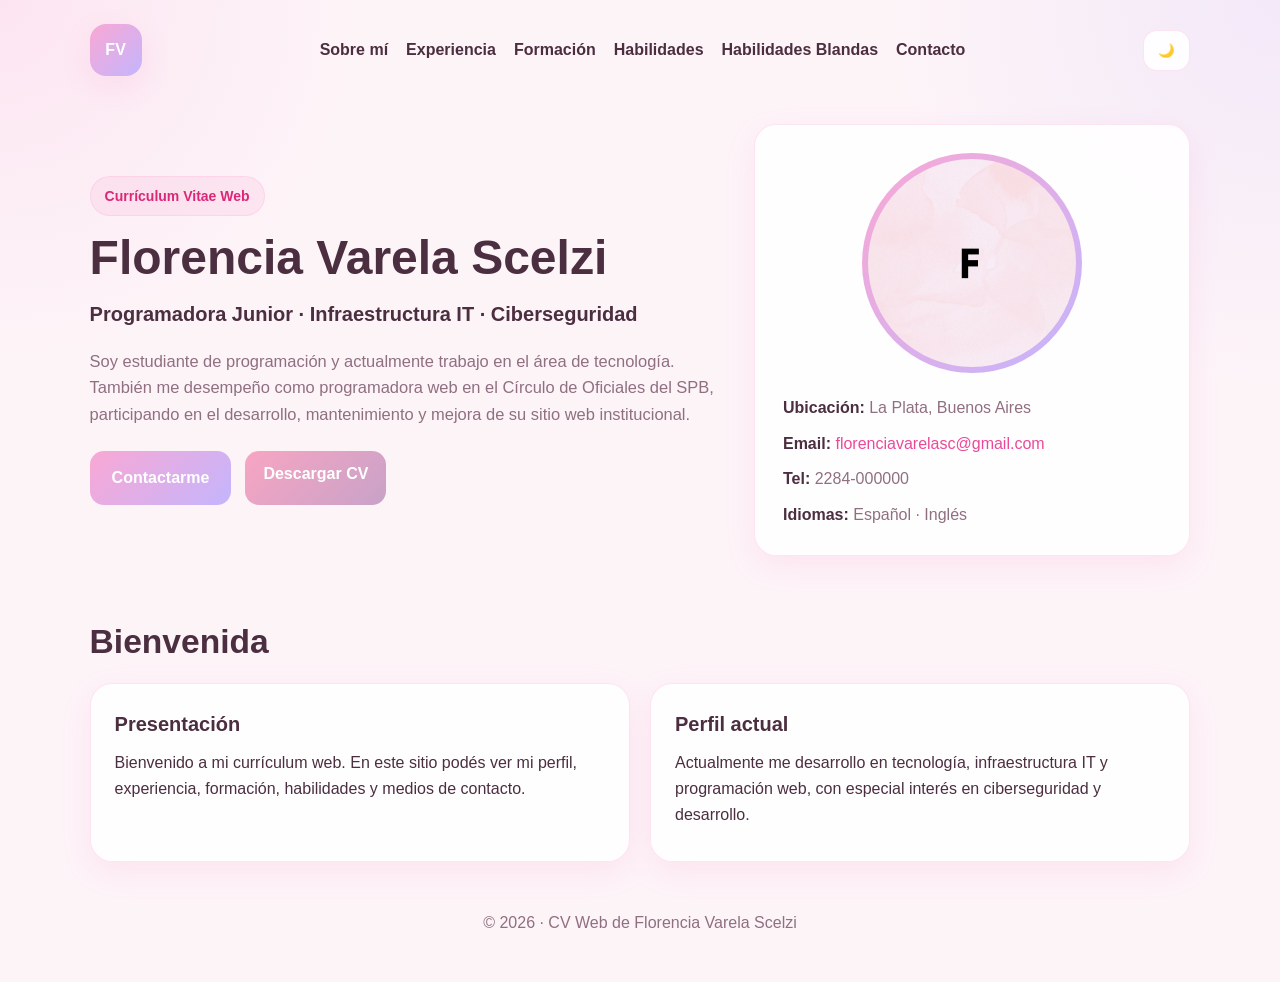
==== commit ab49cb04: "fix Agregar fuente local Inter" ====
--- a/index.html
+++ b/index.html
@@ -4,9 +4,6 @@
   <meta charset="UTF-8" />
   <meta name="viewport" content="width=device-width, initial-scale=1.0" />
   <title>Florencia Varela Scelzi | CV Web</title>
-  <link rel="preconnect" href="https://fonts.googleapis.com">
-  <link rel="preconnect" href="https://fonts.gstatic.com" crossorigin>
-  <link href="https://fonts.googleapis.com/css2?family=Inter:wght@400;500;600;700;800&display=swap" rel="stylesheet">
   <link rel="stylesheet" href="style.css" />
 </head>
 <body>
--- a/style.css
+++ b/style.css
@@ -11,6 +11,37 @@
   --primary-2: #c4b5fd;
 
   --shadow: 0 10px 30px rgba(244, 114, 182, 0.12);
+}
+
+@font-face {
+  font-family: 'Inter';
+  src: url('../fonts/Inter-Regular.woff2') format('woff2');
+  font-weight: 400;
+  font-display: swap;
+}
+@font-face {
+  font-family: 'Inter';
+  src: url('../fonts/Inter-Medium.woff2') format('woff2');
+  font-weight: 500;
+  font-display: swap;
+}
+@font-face {
+  font-family: 'Inter';
+  src: url('../fonts/Inter-SemiBold.woff2') format('woff2');
+  font-weight: 600;
+  font-display: swap;
+}
+@font-face {
+  font-family: 'Inter';
+  src: url('../fonts/Inter-Bold.woff2') format('woff2');
+  font-weight: 700;
+  font-display: swap;
+}
+@font-face {
+  font-family: 'Inter';
+  src: url('../fonts/Inter-ExtraBold.woff2') format('woff2');
+  font-weight: 800;
+  font-display: swap;
 }
 
 body.light{
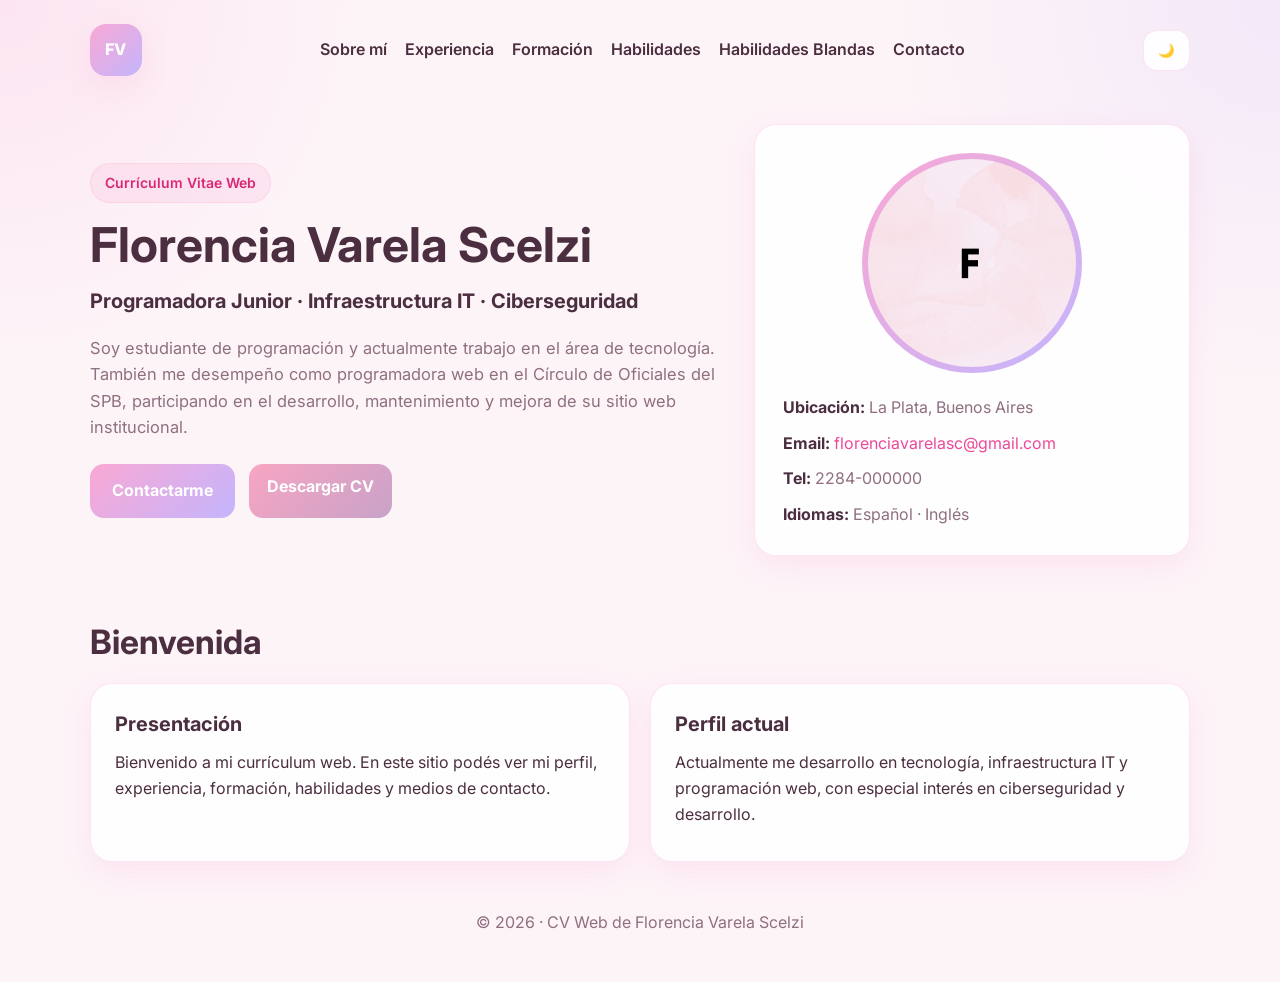
==== commit 8bac15a5: "fix Priorizar clases CSS sobre estilos inline" ====
--- a/index.html
+++ b/index.html
@@ -4,6 +4,9 @@
   <meta charset="UTF-8" />
   <meta name="viewport" content="width=device-width, initial-scale=1.0" />
   <title>Florencia Varela Scelzi | CV Web</title>
+  <link rel="preconnect" href="https://fonts.googleapis.com">
+  <link rel="preconnect" href="https://fonts.gstatic.com" crossorigin>
+  <link href="https://fonts.googleapis.com/css2?family=Inter:wght@400;500;600;700;800&display=swap" rel="stylesheet">
   <link rel="stylesheet" href="style.css" />
 </head>
 <body>
@@ -25,8 +28,8 @@
     <div class="hero-content">
       <div class="hero-text">
         <p class="tag">Currículum Vitae Web</p>
-        <h1>Florencia Varela Scelzi</h1>
-        <h2>Programadora Junior · Infraestructura IT · Ciberseguridad</h2>
+        <h1 class="hero-title">Florencia Varela Scelzi</h1>
+        <h2 class="hero-subtitle">Programadora Junior · Infraestructura IT · Ciberseguridad</h2>
 
         <p class="hero-description">
           Soy estudiante de programación y actualmente trabajo en el área de
@@ -43,7 +46,7 @@
 
       <div class="hero-card">
         <div class="profile-circle">
-          <img src="img/icono.jpg" alt="Foto de Florencia Varela" />
+          <img class="profile-img" src="img/icono.jpg" alt="Foto de Florencia Varela" />
         </div>
 
         <div class="mini-data">
@@ -59,12 +62,12 @@
   <main>
     <section class="section">
       <div class="section-title">
-        <h3>Bienvenida</h3>
+        <h3 class="section-heading">Bienvenida</h3>
       </div>
 
       <div class="grid two">
         <div class="card">
-          <h4>Presentación</h4>
+          <h4 class="card-title">Presentación</h4>
           <p>
             Bienvenido a mi currículum web. En este sitio podés ver mi perfil,
             experiencia, formación, habilidades y medios de contacto.
@@ -72,7 +75,7 @@
         </div>
 
         <div class="card">
-          <h4>Perfil actual</h4>
+          <h4 class="card-title">Perfil actual</h4>
           <p>
             Actualmente me desarrollo en tecnología, infraestructura IT y
             programación web, con especial interés en ciberseguridad y desarrollo.
--- a/style.css
+++ b/style.css
@@ -11,37 +11,6 @@
   --primary-2: #c4b5fd;
 
   --shadow: 0 10px 30px rgba(244, 114, 182, 0.12);
-}
-
-@font-face {
-  font-family: 'Inter';
-  src: url('../fonts/Inter-Regular.woff2') format('woff2');
-  font-weight: 400;
-  font-display: swap;
-}
-@font-face {
-  font-family: 'Inter';
-  src: url('../fonts/Inter-Medium.woff2') format('woff2');
-  font-weight: 500;
-  font-display: swap;
-}
-@font-face {
-  font-family: 'Inter';
-  src: url('../fonts/Inter-SemiBold.woff2') format('woff2');
-  font-weight: 600;
-  font-display: swap;
-}
-@font-face {
-  font-family: 'Inter';
-  src: url('../fonts/Inter-Bold.woff2') format('woff2');
-  font-weight: 700;
-  font-display: swap;
-}
-@font-face {
-  font-family: 'Inter';
-  src: url('../fonts/Inter-ExtraBold.woff2') format('woff2');
-  font-weight: 800;
-  font-display: swap;
 }
 
 body.light{
@@ -164,13 +133,13 @@
   font-weight: 600;
 }
 
-.hero-text h1{
+.hero-title{
   font-size: 3rem;
   line-height: 1.08;
   margin-bottom: 14px;
 }
 
-.hero-text h2{
+.hero-subtitle{
   font-size: 1.25rem;
   font-weight: 700;
   color: var(--text);
@@ -252,7 +221,7 @@
   overflow: hidden;
 }
 
-.profile-circle img{
+.profile-img{
   width: 100%;
   height: 100%;
   object-fit: cover;
@@ -279,7 +248,7 @@
   margin-bottom: 22px;
 }
 
-.section-title h3{
+.section-heading{
   font-size: 2.1rem;
   line-height: 1.1;
 }
@@ -298,7 +267,7 @@
   grid-column: 1 / -1;
 }
 
-.card h4{
+.card-title{
   font-size: 1.25rem;
   margin-bottom: 10px;
 }
@@ -407,7 +376,7 @@
   transition: 0.25s ease;
 }
 
-.skill-card img{
+.skill-icon{
   width: 58px;
   height: 58px;
   object-fit: contain;
@@ -415,7 +384,7 @@
   margin: 0 auto 14px;
 }
 
-.skill-card h4{
+.skill-title{
   font-size: 1.15rem;
   font-weight: 700;
   margin: 0;
@@ -445,7 +414,7 @@
     grid-column: auto;
   }
 
-  .hero-text h1{
+  .hero-title{
     font-size: 2.35rem;
   }
 
@@ -472,15 +441,15 @@
     padding-right: 5%;
   }
 
-  .hero-text h1{
+  .hero-title{
     font-size: 2rem;
   }
 
-  .hero-text h2{
+  .hero-subtitle{
     font-size: 1.05rem;
   }
 
-  .section-title h3{
+  .section-heading{
     font-size: 1.7rem;
   }
 
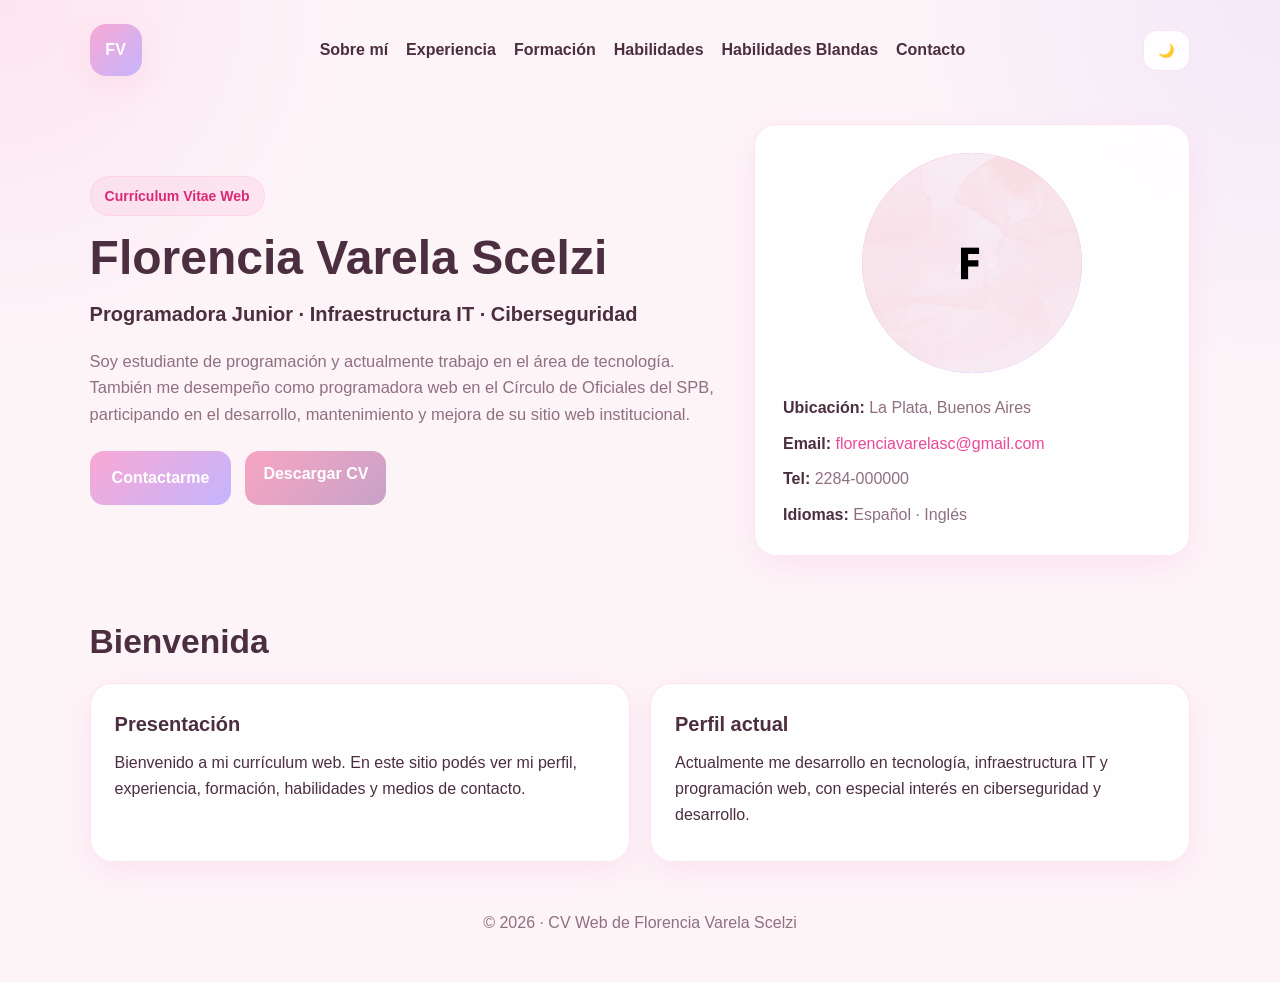
==== commit d567e9df: "Merge pull request #23 from Florencia-VarelaSc/1-local-font fix Agregar fuente local Inter" ====
--- a/index.html
+++ b/index.html
@@ -4,9 +4,6 @@
   <meta charset="UTF-8" />
   <meta name="viewport" content="width=device-width, initial-scale=1.0" />
   <title>Florencia Varela Scelzi | CV Web</title>
-  <link rel="preconnect" href="https://fonts.googleapis.com">
-  <link rel="preconnect" href="https://fonts.gstatic.com" crossorigin>
-  <link href="https://fonts.googleapis.com/css2?family=Inter:wght@400;500;600;700;800&display=swap" rel="stylesheet">
   <link rel="stylesheet" href="style.css" />
 </head>
 <body>
--- a/style.css
+++ b/style.css
@@ -10,7 +10,38 @@
   --primary: #f9a8d4;
   --primary-2: #c4b5fd;
 
-  --shadow: 0 10px 30px rgba(244, 114, 182, 0.12);
+  --shadow: 0 0.625rem 1.875rem rgba(244, 114, 182, 0.12);
+}
+
+@font-face {
+  font-family: 'Inter';
+  src: url('../fonts/Inter-Regular.woff2') format('woff2');
+  font-weight: 400;
+  font-display: swap;
+}
+@font-face {
+  font-family: 'Inter';
+  src: url('../fonts/Inter-Medium.woff2') format('woff2');
+  font-weight: 500;
+  font-display: swap;
+}
+@font-face {
+  font-family: 'Inter';
+  src: url('../fonts/Inter-SemiBold.woff2') format('woff2');
+  font-weight: 600;
+  font-display: swap;
+}
+@font-face {
+  font-family: 'Inter';
+  src: url('../fonts/Inter-Bold.woff2') format('woff2');
+  font-weight: 700;
+  font-display: swap;
+}
+@font-face {
+  font-family: 'Inter';
+  src: url('../fonts/Inter-ExtraBold.woff2') format('woff2');
+  font-weight: 800;
+  font-display: swap;
 }
 
 body.light{
@@ -25,7 +56,7 @@
   --primary: #f472b6;
   --primary-2: #a78bfa;
 
-  --shadow: 0 10px 25px rgba(244, 114, 182, 0.10);
+  --shadow: 0 0.625rem 1.563rem rgba(244, 114, 182, 0.10);
 }
 
 *{
@@ -59,21 +90,21 @@
 
 /* HEADER / HERO */
 .hero{
-  padding: 24px 7% 40px;
+  padding: 1.5rem 7% 2.5rem;
 }
 
 .nav{
   display: flex;
   justify-content: space-between;
   align-items: center;
-  gap: 20px;
-  margin-bottom: 48px;
+  gap: 1.25rem;
+  margin-bottom: 3rem;
 }
 
 .logo{
-  width: 52px;
-  height: 52px;
-  border-radius: 16px;
+  width: 3.25rem;
+  height: 3.25rem;
+  border-radius: 1rem;
   display: grid;
   place-items: center;
   font-weight: 800;
@@ -84,7 +115,7 @@
 
 .nav-links{
   display: flex;
-  gap: 18px;
+  gap: 1.125rem;
   flex-wrap: wrap;
   list-style: none;
 }
@@ -104,65 +135,65 @@
   border: 1px solid var(--card-border);
   background: var(--card);
   color: var(--text);
-  padding: 12px 14px;
-  border-radius: 14px;
+  padding: 0.75rem 0.875rem;
+  border-radius: 0.875rem;
   cursor: pointer;
   transition: 0.2s ease;
 }
 
 .theme-btn:hover{
-  transform: translateY(-2px);
+  transform: translateY(-0.125rem);
 }
 
 .hero-content{
   display: grid;
   grid-template-columns: 1.3fr 0.9fr;
-  gap: 34px;
+  gap: 2.125rem;
   align-items: center;
 }
 
 .tag{
   display: inline-block;
-  padding: 8px 14px;
-  border-radius: 999px;
+  padding: 0.5rem 0.875rem;
+  border-radius: 62.438rem;
   background: rgba(249,168,212,0.18);
-  border: 1px solid rgba(249,168,212,0.28);
+  border: 0.063rem solid rgba(249,168,212,0.28);
   color: #db2777;
-  font-size: 14px;
-  margin-bottom: 16px;
+  font-size: 0.875rem;
+  margin-bottom: 1rem;
   font-weight: 600;
 }
 
 .hero-title{
   font-size: 3rem;
   line-height: 1.08;
-  margin-bottom: 14px;
+  margin-bottom: 0.875rem;
 }
 
 .hero-subtitle{
   font-size: 1.25rem;
   font-weight: 700;
   color: var(--text);
-  margin-bottom: 18px;
+  margin-bottom: 1.125rem;
 }
 
 .hero-description{
-  max-width: 720px;
+  max-width: 45rem;
   color: var(--muted);
-  margin-bottom: 24px;
+  margin-bottom: 1.5rem;
   font-size: 1.03rem;
 }
 
 .hero-buttons{
   display: flex;
   flex-wrap: wrap;
-  gap: 14px;
+  gap: 0.875rem;
 }
 
 .btn{
   display: inline-block;
-  padding: 14px 22px;
-  border-radius: 14px;
+  padding: 0.875rem 1.375rem;
+  border-radius: 0.875rem;
   font-weight: 700;
   border: none;
   cursor: pointer;
@@ -170,7 +201,7 @@
 }
 
 .btn:hover{
-  transform: translateY(-2px);
+  transform: translateY(-0.125rem);
   text-decoration: none;
 }
 
@@ -190,33 +221,33 @@
 .card,
 .skill-card{
   background: var(--card);
-  border: 1px solid var(--card-border);
-  border-radius: 22px;
+  border: 0.063rem solid var(--card-border);
+  border-radius: 1.375rem;
   box-shadow: var(--shadow);
-  backdrop-filter: blur(10px);
+  backdrop-filter: blur(0.625rem);
 }
 
 .hero-card{
-  padding: 28px;
+  padding: 1.75rem;
 }
 
 .card{
-  padding: 24px;
+  padding: 1.5rem;
   transition: 0.25s ease;
 }
 
 .card:hover,
 .skill-card:hover{
-  transform: translateY(-5px);
-  box-shadow: 0 18px 35px rgba(244,114,182,0.16);
+  transform: translateY(-0.313rem);
+  box-shadow: 0 1.125rem 2.188rem rgba(244,114,182,0.16);
 }
 
 .profile-circle{
-  width: 220px;
-  height: 220px;
-  margin: 0 auto 22px;
+  width: 13.75rem;
+  height: 13.75rem;
+  margin: 0 auto 1.375rem;
   border-radius: 50%;
-  padding: 6px;
+  padding: 0.375;
   background: linear-gradient(135deg, var(--primary), var(--primary-2));
   overflow: hidden;
 }
@@ -231,7 +262,7 @@
 
 .mini-data{
   display: grid;
-  gap: 10px;
+  gap: 0.625rem;
   color: var(--muted);
 }
 
@@ -241,11 +272,11 @@
 
 /* SECCIONES */
 .section{
-  padding: 28px 7% 10px;
+  padding: 1.75rem 7% 0.625rem;
 }
 
 .section-title{
-  margin-bottom: 22px;
+  margin-bottom: 1.375rem;
 }
 
 .section-heading{
@@ -256,7 +287,7 @@
 /* GRID GENERAL */
 .grid{
   display: grid;
-  gap: 20px;
+  gap: 1.25rem;
 }
 
 .grid.two{
@@ -269,23 +300,23 @@
 
 .card-title{
   font-size: 1.25rem;
-  margin-bottom: 10px;
+  margin-bottom: 0.625rem;
 }
 
 .card p{
-  margin-bottom: 10px;
+  margin-bottom: 0.625rem;
 }
 
 .subtitle{
   color: #db2777;
   font-weight: 700;
-  margin-bottom: 8px;
+  margin-bottom: 0.5rem;
 }
 
 /* TIMELINE DESACTIVADA */
 .timeline{
   display: grid;
-  gap: 20px;
+  gap: 1.25rem;
 }
 
 .timeline-item{
@@ -299,13 +330,13 @@
 /* LISTAS */
 .list{
   display: grid;
-  gap: 10px;
-  margin-top: 10px;
+  gap: 0.625rem;
+  margin-top: 0.625rem;
   list-style: none;
 }
 
 .list li{
-  padding-left: 18px;
+  padding-left: 1.125rem;
   position: relative;
 }
 
@@ -320,26 +351,26 @@
 /* FORMULARIO */
 .contact-text{
   color: var(--muted);
-  margin-bottom: 12px;
+  margin-bottom: 0.75rem;
 }
 
 .contact-form{
   display: flex;
   flex-direction: column;
-  gap: 14px;
-  margin-top: 12px;
+  gap: 0.875rem;
+  margin-top: 0.75rem;
 }
 
 .contact-form input,
 .contact-form textarea{
   width: 100%;
-  padding: 14px 16px;
-  border-radius: 14px;
-  border: 1px solid var(--card-border);
+  padding: 0.875rem 1rem;
+  border-radius: 0.875rem;
+  border: 0.063rem solid var(--card-border);
   background: var(--bg-soft);
   color: var(--text);
   font-family: 'Inter', Arial, Helvetica, sans-serif;
-  font-size: 15px;
+  font-size: 0.938rem;
 }
 
 .contact-form input::placeholder,
@@ -355,7 +386,7 @@
 }
 
 .contact-form textarea{
-  min-height: 140px;
+  min-height: 8.75rem;
   resize: vertical;
 }
 
@@ -367,21 +398,21 @@
 .skills-cards-grid{
   display: grid;
   grid-template-columns: repeat(4, 1fr);
-  gap: 22px;
+  gap: 1.375rem;
 }
 
 .skill-card{
-  padding: 26px 18px;
+  padding: 1.625rem 1.125rem;
   text-align: center;
   transition: 0.25s ease;
 }
 
 .skill-icon{
-  width: 58px;
-  height: 58px;
+  width: 3.625rem;
+  height: 3.625rem;
   object-fit: contain;
   display: block;
-  margin: 0 auto 14px;
+  margin: 0 auto 0.875rem;
 }
 
 .skill-title{
@@ -393,18 +424,18 @@
 /* FOOTER */
 .footer{
   text-align: center;
-  padding: 38px 20px 46px;
+  padding: 2.375rem 1.25rem 2.875rem;
   color: var(--muted);
 }
 
 /* RESPONSIVE */
-@media (max-width: 1100px){
+@media (max-width: 68.75rem){
   .skills-cards-grid{
     grid-template-columns: repeat(3, 1fr);
   }
 }
 
-@media (max-width: 980px){
+@media (max-width: 61.25rem){
   .hero-content,
   .grid.two{
     grid-template-columns: 1fr;
@@ -424,17 +455,17 @@
   }
 
   .nav-links{
-    gap: 12px;
-  }
-}
-
-@media (max-width: 780px){
+    gap: 0.75rem;
+  }
+}
+
+@media (max-width: 48.75rem){
   .skills-cards-grid{
     grid-template-columns: repeat(2, 1fr);
   }
 }
 
-@media (max-width: 640px){
+@media (max-width: 40rem){
   .hero,
   .section{
     padding-left: 5%;
@@ -454,14 +485,14 @@
   }
 
   .profile-circle{
-    width: 180px;
-    height: 180px;
+    width: 11.25rem;
+    height: 11.25rem;
   }
 
   .card,
   .hero-card,
   .skill-card{
-    padding: 20px;
+    padding: 1.25rem;
   }
 
   .btn{
@@ -474,7 +505,7 @@
   }
 }
 
-@media (max-width: 500px){
+@media (max-width: 31.25rem){
   .skills-cards-grid{
     grid-template-columns: 1fr;
   }
@@ -485,13 +516,13 @@
   display: flex;
   justify-content: space-between;
   align-items: center;
-  gap: 20px;
+  gap: 1.25rem;
 }
 
 /* menú centrado */
 .nav-links {
   display: flex;
-  gap: 18px;
+  gap: 1.125rem;
   list-style: none;
   justify-content: center;
   flex: 1;
@@ -506,14 +537,14 @@
 .btn.secondary {
   background: linear-gradient(135deg, #f8a5c2, #c8a2c8);
   color: white;
-  border-radius: 14px;
-  padding: 10px 18px;
+  border-radius: 0.875rem;
+  padding: 0.625rem 1.125rem;
   font-weight: 700;
   border: none;
   transition: 0.2s ease;
 }
 
 .btn.secondary:hover {
-  transform: translateY(-2px);
+  transform: translateY(-0.125rem);
   opacity: 0.9;
 }
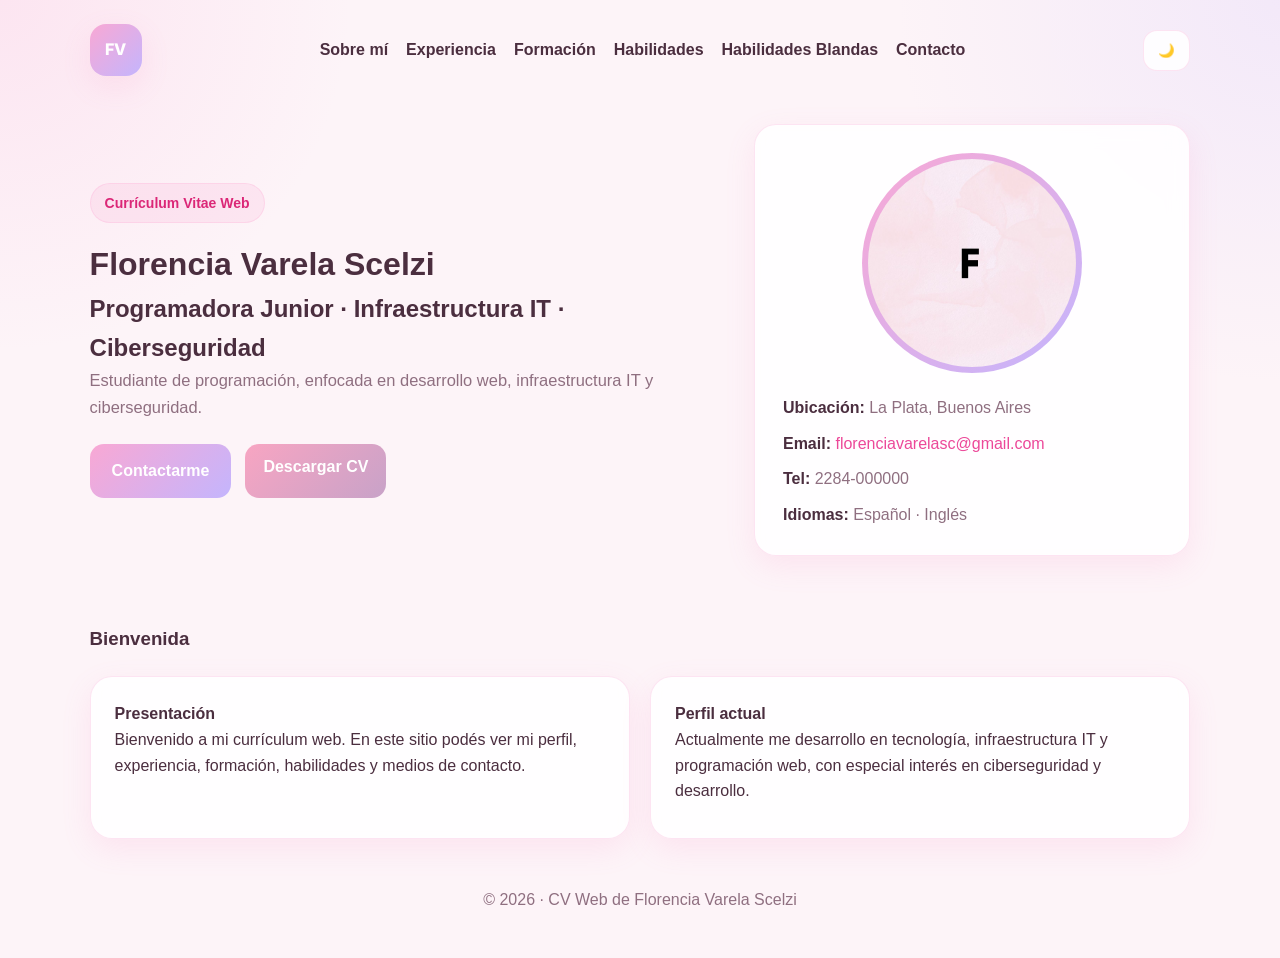
==== commit ca23caf9: "Imagen de inicio corregida" ====
--- a/index.html
+++ b/index.html
@@ -4,6 +4,9 @@
   <meta charset="UTF-8" />
   <meta name="viewport" content="width=device-width, initial-scale=1.0" />
   <title>Florencia Varela Scelzi | CV Web</title>
+  <link rel="preconnect" href="https://fonts.googleapis.com">
+  <link rel="preconnect" href="https://fonts.gstatic.com" crossorigin>
+  <link href="https://fonts.googleapis.com/css2?family=Inter:wght@400;500;600;700;800&display=swap" rel="stylesheet">
   <link rel="stylesheet" href="style.css" />
 </head>
 <body>
@@ -25,25 +28,22 @@
     <div class="hero-content">
       <div class="hero-text">
         <p class="tag">Currículum Vitae Web</p>
-        <h1 class="hero-title">Florencia Varela Scelzi</h1>
-        <h2 class="hero-subtitle">Programadora Junior · Infraestructura IT · Ciberseguridad</h2>
+        <h1>Florencia Varela Scelzi</h1>
+        <h2>Programadora Junior · Infraestructura IT · Ciberseguridad</h2>
 
         <p class="hero-description">
-          Soy estudiante de programación y actualmente trabajo en el área de
-          tecnología. También me desempeño como programadora web en el
-          Círculo de Oficiales del SPB, participando en el desarrollo,
-          mantenimiento y mejora de su sitio web institucional.
+          Estudiante de programación, enfocada en desarrollo web, infraestructura IT y ciberseguridad. 
         </p>
 
         <div class="hero-buttons">
-          <a href="contacto.html" class="btn primary">Contactarme</a>
+          <a href="pages/contacto.html" class="btn primary">Contactarme</a>
           <a href="CV_Florencia_Varela1.pdf" download class="btn secondary">Descargar CV</a>
         </div>
       </div>
 
       <div class="hero-card">
         <div class="profile-circle">
-          <img class="profile-img" src="img/icono.jpg" alt="Foto de Florencia Varela" />
+          <img src="./img/icono.jpg" alt="Foto de Florencia" class="profile-img">
         </div>
 
         <div class="mini-data">
@@ -59,12 +59,12 @@
   <main>
     <section class="section">
       <div class="section-title">
-        <h3 class="section-heading">Bienvenida</h3>
+        <h3>Bienvenida</h3>
       </div>
 
       <div class="grid two">
         <div class="card">
-          <h4 class="card-title">Presentación</h4>
+          <h4>Presentación</h4>
           <p>
             Bienvenido a mi currículum web. En este sitio podés ver mi perfil,
             experiencia, formación, habilidades y medios de contacto.
@@ -72,7 +72,7 @@
         </div>
 
         <div class="card">
-          <h4 class="card-title">Perfil actual</h4>
+          <h4>Perfil actual</h4>
           <p>
             Actualmente me desarrollo en tecnología, infraestructura IT y
             programación web, con especial interés en ciberseguridad y desarrollo.
@@ -94,4 +94,4 @@
     });
   </script>
 </body>
-</html>+</html>
--- a/style.css
+++ b/style.css
@@ -1,16 +1,16 @@
 :root{
-  --bg: #fdf4f8;
-  --bg-soft: #fff7fb;
-  --card: rgba(255,255,255,0.88);
+  --bg-color: #fdf4f8;
+  --bg-soft-color: #fff7fb;
+  --card-color: rgba(255,255,255,0.88);
   --card-border: rgba(244, 114, 182, 0.18);
 
-  --text: #4b2e3f;
-  --muted: #8f6f80;
-
-  --primary: #f9a8d4;
-  --primary-2: #c4b5fd;
-
-  --shadow: 0 0.625rem 1.875rem rgba(244, 114, 182, 0.12);
+  --text-color: #4b2e3f;
+  --muted-color: #8f6f80;
+
+  --primary-color: #f9a8d4;
+  --primary-2-color: #c4b5fd;
+
+  --shadow-color: 0 0.625rem 1.875rem rgba(244, 114, 182, 0.12);
 }
 
 @font-face {
@@ -19,24 +19,28 @@
   font-weight: 400;
   font-display: swap;
 }
+
 @font-face {
   font-family: 'Inter';
   src: url('../fonts/Inter-Medium.woff2') format('woff2');
   font-weight: 500;
   font-display: swap;
 }
+
 @font-face {
   font-family: 'Inter';
   src: url('../fonts/Inter-SemiBold.woff2') format('woff2');
   font-weight: 600;
   font-display: swap;
 }
+
 @font-face {
   font-family: 'Inter';
   src: url('../fonts/Inter-Bold.woff2') format('woff2');
   font-weight: 700;
   font-display: swap;
 }
+
 @font-face {
   font-family: 'Inter';
   src: url('../fonts/Inter-ExtraBold.woff2') format('woff2');
@@ -45,18 +49,18 @@
 }
 
 body.light{
-  --bg: #ffffff;
-  --bg-soft: #fff7fb;
-  --card: rgba(255,255,255,0.95);
+  --bg-color: #ffffff;
+  --bg-soft-color: #fff7fb;
+  --card-color: rgba(255,255,255,0.95);
   --card-border: rgba(244, 114, 182, 0.16);
 
-  --text: #3d2c35;
-  --muted: #9a7b8b;
-
-  --primary: #f472b6;
-  --primary-2: #a78bfa;
-
-  --shadow: 0 0.625rem 1.563rem rgba(244, 114, 182, 0.10);
+  --text-color: #3d2c35;
+  --muted-color: #9a7b8b;
+
+  --primary-color: #f472b6;
+  --primary-2-color: #a78bfa;
+
+  --shadow-color: 0 0.625rem 1.563rem rgba(244, 114, 182, 0.10);
 }
 
 *{
@@ -74,8 +78,8 @@
   background:
     radial-gradient(circle at top left, rgba(249,168,212,0.20), transparent 22%),
     radial-gradient(circle at top right, rgba(196,181,253,0.18), transparent 24%),
-    var(--bg);
-  color: var(--text);
+    var(--bg-color);
+  color: var(--text-color);
   line-height: 1.6;
 }
 
@@ -108,9 +112,9 @@
   display: grid;
   place-items: center;
   font-weight: 800;
-  background: linear-gradient(135deg, var(--primary), var(--primary-2));
+  background: linear-gradient(135deg, var(--primary-color), var(--primary-2-color));
   color: white;
-  box-shadow: var(--shadow);
+  box-shadow: var(--shadow-color);
 }
 
 .nav-links{
@@ -118,10 +122,12 @@
   gap: 1.125rem;
   flex-wrap: wrap;
   list-style: none;
+  justify-content: center;
+  flex: 1;
 }
 
 .nav-links a{
-  color: var(--text);
+  color: var(--text-color);
   font-weight: 600;
   transition: 0.2s ease;
 }
@@ -133,8 +139,8 @@
 
 .theme-btn{
   border: 1px solid var(--card-border);
-  background: var(--card);
-  color: var(--text);
+  background: var(--card-color);
+  color: var(--text-color);
   padding: 0.75rem 0.875rem;
   border-radius: 0.875rem;
   cursor: pointer;
@@ -173,13 +179,13 @@
 .hero-subtitle{
   font-size: 1.25rem;
   font-weight: 700;
-  color: var(--text);
+  color: var(--text-color);
   margin-bottom: 1.125rem;
 }
 
 .hero-description{
   max-width: 45rem;
-  color: var(--muted);
+  color: var(--muted-color);
   margin-bottom: 1.5rem;
   font-size: 1.03rem;
 }
@@ -206,335 +212,11 @@
 }
 
 .btn.primary{
-  background: linear-gradient(135deg, var(--primary), var(--primary-2));
+  background: linear-gradient(135deg, var(--primary-color), var(--primary-2-color));
   color: white;
 }
 
 .btn.secondary{
-  background: var(--card);
-  color: var(--text);
-  border: 1px solid var(--card-border);
-}
-
-/* CARDS */
-.hero-card,
-.card,
-.skill-card{
-  background: var(--card);
-  border: 0.063rem solid var(--card-border);
-  border-radius: 1.375rem;
-  box-shadow: var(--shadow);
-  backdrop-filter: blur(0.625rem);
-}
-
-.hero-card{
-  padding: 1.75rem;
-}
-
-.card{
-  padding: 1.5rem;
-  transition: 0.25s ease;
-}
-
-.card:hover,
-.skill-card:hover{
-  transform: translateY(-0.313rem);
-  box-shadow: 0 1.125rem 2.188rem rgba(244,114,182,0.16);
-}
-
-.profile-circle{
-  width: 13.75rem;
-  height: 13.75rem;
-  margin: 0 auto 1.375rem;
-  border-radius: 50%;
-  padding: 0.375;
-  background: linear-gradient(135deg, var(--primary), var(--primary-2));
-  overflow: hidden;
-}
-
-.profile-img{
-  width: 100%;
-  height: 100%;
-  object-fit: cover;
-  display: block;
-  border-radius: 50%;
-}
-
-.mini-data{
-  display: grid;
-  gap: 0.625rem;
-  color: var(--muted);
-}
-
-.mini-data strong{
-  color: var(--text);
-}
-
-/* SECCIONES */
-.section{
-  padding: 1.75rem 7% 0.625rem;
-}
-
-.section-title{
-  margin-bottom: 1.375rem;
-}
-
-.section-heading{
-  font-size: 2.1rem;
-  line-height: 1.1;
-}
-
-/* GRID GENERAL */
-.grid{
-  display: grid;
-  gap: 1.25rem;
-}
-
-.grid.two{
-  grid-template-columns: repeat(2, 1fr);
-}
-
-.card-full{
-  grid-column: 1 / -1;
-}
-
-.card-title{
-  font-size: 1.25rem;
-  margin-bottom: 0.625rem;
-}
-
-.card p{
-  margin-bottom: 0.625rem;
-}
-
-.subtitle{
-  color: #db2777;
-  font-weight: 700;
-  margin-bottom: 0.5rem;
-}
-
-/* TIMELINE DESACTIVADA */
-.timeline{
-  display: grid;
-  gap: 1.25rem;
-}
-
-.timeline-item{
-  padding-left: 0;
-}
-
-.timeline-dot{
-  display: none;
-}
-
-/* LISTAS */
-.list{
-  display: grid;
-  gap: 0.625rem;
-  margin-top: 0.625rem;
-  list-style: none;
-}
-
-.list li{
-  padding-left: 1.125rem;
-  position: relative;
-}
-
-.list li::before{
-  content: "•";
-  position: absolute;
-  left: 0;
-  color: #ec4899;
-  font-weight: 800;
-}
-
-/* FORMULARIO */
-.contact-text{
-  color: var(--muted);
-  margin-bottom: 0.75rem;
-}
-
-.contact-form{
-  display: flex;
-  flex-direction: column;
-  gap: 0.875rem;
-  margin-top: 0.75rem;
-}
-
-.contact-form input,
-.contact-form textarea{
-  width: 100%;
-  padding: 0.875rem 1rem;
-  border-radius: 0.875rem;
-  border: 0.063rem solid var(--card-border);
-  background: var(--bg-soft);
-  color: var(--text);
-  font-family: 'Inter', Arial, Helvetica, sans-serif;
-  font-size: 0.938rem;
-}
-
-.contact-form input::placeholder,
-.contact-form textarea::placeholder{
-  color: var(--muted);
-}
-
-.contact-form input:focus,
-.contact-form textarea:focus{
-  outline: none;
-  border-color: #f472b6;
-  box-shadow: 0 0 0 3px rgba(244,114,182,0.12);
-}
-
-.contact-form textarea{
-  min-height: 8.75rem;
-  resize: vertical;
-}
-
-.contact-form .btn{
-  align-self: flex-start;
-}
-
-/* SKILLS */
-.skills-cards-grid{
-  display: grid;
-  grid-template-columns: repeat(4, 1fr);
-  gap: 1.375rem;
-}
-
-.skill-card{
-  padding: 1.625rem 1.125rem;
-  text-align: center;
-  transition: 0.25s ease;
-}
-
-.skill-icon{
-  width: 3.625rem;
-  height: 3.625rem;
-  object-fit: contain;
-  display: block;
-  margin: 0 auto 0.875rem;
-}
-
-.skill-title{
-  font-size: 1.15rem;
-  font-weight: 700;
-  margin: 0;
-}
-
-/* FOOTER */
-.footer{
-  text-align: center;
-  padding: 2.375rem 1.25rem 2.875rem;
-  color: var(--muted);
-}
-
-/* RESPONSIVE */
-@media (max-width: 68.75rem){
-  .skills-cards-grid{
-    grid-template-columns: repeat(3, 1fr);
-  }
-}
-
-@media (max-width: 61.25rem){
-  .hero-content,
-  .grid.two{
-    grid-template-columns: 1fr;
-  }
-
-  .card-full{
-    grid-column: auto;
-  }
-
-  .hero-title{
-    font-size: 2.35rem;
-  }
-
-  .nav{
-    flex-direction: column;
-    align-items: flex-start;
-  }
-
-  .nav-links{
-    gap: 0.75rem;
-  }
-}
-
-@media (max-width: 48.75rem){
-  .skills-cards-grid{
-    grid-template-columns: repeat(2, 1fr);
-  }
-}
-
-@media (max-width: 40rem){
-  .hero,
-  .section{
-    padding-left: 5%;
-    padding-right: 5%;
-  }
-
-  .hero-title{
-    font-size: 2rem;
-  }
-
-  .hero-subtitle{
-    font-size: 1.05rem;
-  }
-
-  .section-heading{
-    font-size: 1.7rem;
-  }
-
-  .profile-circle{
-    width: 11.25rem;
-    height: 11.25rem;
-  }
-
-  .card,
-  .hero-card,
-  .skill-card{
-    padding: 1.25rem;
-  }
-
-  .btn{
-    width: 100%;
-    text-align: center;
-  }
-
-  .contact-form .btn{
-    align-self: stretch;
-  }
-}
-
-@media (max-width: 31.25rem){
-  .skills-cards-grid{
-    grid-template-columns: 1fr;
-  }
-}
-
-/* ALINEACION */
-.nav {
-  display: flex;
-  justify-content: space-between;
-  align-items: center;
-  gap: 1.25rem;
-}
-
-/* menú centrado */
-.nav-links {
-  display: flex;
-  gap: 1.125rem;
-  list-style: none;
-  justify-content: center;
-  flex: 1;
-}
-
-/* botón inicio a la derecha */
-.nav .btn.secondary {
-  margin-left: auto;
-}
-
-/* botón más lindo */
-.btn.secondary {
   background: linear-gradient(135deg, #f8a5c2, #c8a2c8);
   color: white;
   border-radius: 0.875rem;
@@ -544,7 +226,324 @@
   transition: 0.2s ease;
 }
 
-.btn.secondary:hover {
+.btn.secondary:hover{
   transform: translateY(-0.125rem);
   opacity: 0.9;
+}
+
+/* CARDS */
+.hero-card,
+.card,
+.skill-card{
+  background: var(--card-color);
+  border: 0.063rem solid var(--card-border);
+  border-radius: 1.375rem;
+  box-shadow: var(--shadow-color);
+  backdrop-filter: blur(0.625rem);
+}
+
+.hero-card{
+  padding: 1.75rem;
+}
+
+.card{
+  padding: 1.5rem;
+  transition: 0.25s ease;
+}
+
+.card:hover,
+.skill-card:hover{
+  transform: translateY(-0.313rem);
+  box-shadow: 0 1.125rem 2.188rem rgba(244,114,182,0.16);
+}
+
+.profile-circle{
+  width: 13.75rem;
+  height: 13.75rem;
+  margin: 0 auto 1.375rem;
+  border-radius: 50%;
+  padding: 0.375rem;
+  background: linear-gradient(135deg, var(--primary-color), var(--primary-2-color));
+  overflow: hidden;
+}
+
+.profile-img{
+  width: 100%;
+  height: 100%;
+  object-fit: cover;
+  display: block;
+  border-radius: 50%;
+}
+
+.mini-data{
+  display: grid;
+  gap: 0.625rem;
+  color: var(--muted-color);
+}
+
+.mini-data strong{
+  color: var(--text-color);
+}
+
+/* SECCIONES */
+.section{
+  padding: 1.75rem 7% 0.625rem;
+}
+
+.section-title{
+  margin-bottom: 1.375rem;
+}
+
+.section-heading{
+  font-size: 2.1rem;
+  line-height: 1.1;
+}
+
+/* GRID GENERAL */
+.grid{
+  display: grid;
+  gap: 1.25rem;
+}
+
+.grid.two{
+  grid-template-columns: repeat(2, 1fr);
+}
+
+.card-full{
+  grid-column: 1 / -1;
+}
+
+.card-title{
+  font-size: 1.25rem;
+  margin-bottom: 0.625rem;
+}
+
+.card p{
+  margin-bottom: 0.625rem;
+}
+
+.subtitle{
+  color: #db2777;
+  font-weight: 700;
+  margin-bottom: 0.5rem;
+}
+
+/* TIMELINE DESACTIVADA */
+.timeline{
+  display: grid;
+  gap: 1.25rem;
+}
+
+.timeline-item{
+  padding-left: 0;
+}
+
+.timeline-dot{
+  display: none;
+}
+
+/* LISTAS */
+.list{
+  display: grid;
+  gap: 0.625rem;
+  margin-top: 0.625rem;
+  list-style: none;
+}
+
+.list li{
+  padding-left: 1.125rem;
+  position: relative;
+}
+
+.list li::before{
+  content: "•";
+  position: absolute;
+  left: 0;
+  color: #ec4899;
+  font-weight: 800;
+}
+
+/* FORMULARIO */
+.contact-text{
+  color: var(--muted-color);
+  margin-bottom: 0.75rem;
+}
+
+.contact-form{
+  display: flex;
+  flex-direction: column;
+  gap: 0.875rem;
+  margin-top: 0.75rem;
+}
+
+.contact-form input,
+.contact-form textarea{
+  width: 100%;
+  padding: 0.875rem 1rem;
+  border-radius: 0.875rem;
+  border: 0.063rem solid var(--card-border);
+  background: var(--bg-soft-color);
+  color: var(--text-color);
+  font-family: 'Inter', Arial, Helvetica, sans-serif;
+  font-size: 0.938rem;
+}
+
+.contact-form input::placeholder,
+.contact-form textarea::placeholder{
+  color: var(--muted-color);
+}
+
+.contact-form input:focus,
+.contact-form textarea:focus{
+  outline: none;
+  border-color: #f472b6;
+  box-shadow: 0 0 0 3px rgba(244,114,182,0.12);
+}
+
+.contact-form textarea{
+  min-height: 8.75rem;
+  resize: vertical;
+}
+
+.contact-form .btn{
+  align-self: flex-start;
+}
+
+/* SKILLS */
+.skills-cards-grid{
+  display: grid;
+  grid-template-columns: repeat(4, 1fr);
+  gap: 1.375rem;
+}
+
+.skill-card{
+  padding: 1.625rem 1.125rem;
+  text-align: center;
+  transition: 0.25s ease;
+}
+
+.skill-icon{
+  width: 3.625rem;
+  height: 3.625rem;
+  object-fit: contain;
+  display: block;
+  margin: 0 auto 0.875rem;
+}
+
+.skill-title{
+  font-size: 1.15rem;
+  font-weight: 700;
+  margin: 0;
+}
+
+/* FOOTER */
+.footer{
+  text-align: center;
+  padding: 2.375rem 1.25rem 2.875rem;
+  color: var(--muted-color);
+}
+
+/* RESPONSIVE */
+@media (max-width: 68.75rem){
+  .skills-cards-grid{
+    grid-template-columns: repeat(3, 1fr);
+  }
+}
+
+@media (max-width: 61.25rem){
+  .hero-content,
+  .grid.two{
+    grid-template-columns: 1fr;
+  }
+
+  .card-full{
+    grid-column: auto;
+  }
+
+  .hero-title{
+    font-size: 2.35rem;
+  }
+
+  .nav{
+    flex-direction: column;
+    align-items: flex-start;
+  }
+
+  .nav-links{
+    gap: 0.75rem;
+  }
+}
+
+@media (max-width: 48.75rem){
+  .skills-cards-grid{
+    grid-template-columns: repeat(2, 1fr);
+  }
+}
+
+@media (max-width: 40rem){
+  .hero,
+  .section{
+    padding-left: 5%;
+    padding-right: 5%;
+  }
+
+  .hero-title{
+    font-size: 2rem;
+  }
+
+  .hero-subtitle{
+    font-size: 1.05rem;
+  }
+
+  .section-heading{
+    font-size: 1.7rem;
+  }
+
+  .profile-circle{
+    width: 11.25rem;
+    height: 11.25rem;
+  }
+
+  .card,
+  .hero-card,
+  .skill-card{
+    padding: 1.25rem;
+  }
+
+  .btn{
+    width: 100%;
+    text-align: center;
+  }
+
+  .contact-form .btn{
+    align-self: stretch;
+  }
+}
+
+@media (max-width: 31.25rem){
+  .skills-cards-grid{
+    grid-template-columns: 1fr;
+  }
+}
+
+/* ALINEACION */
+.nav{
+  display: flex;
+  justify-content: space-between;
+  align-items: center;
+  gap: 1.25rem;
+}
+
+/* menú centrado */
+.nav-links{
+  display: flex;
+  gap: 1.125rem;
+  list-style: none;
+  justify-content: center;
+  flex: 1;
+}
+
+/* botón inicio a la derecha */
+.nav .btn.secondary{
+  margin-left: auto;
 }
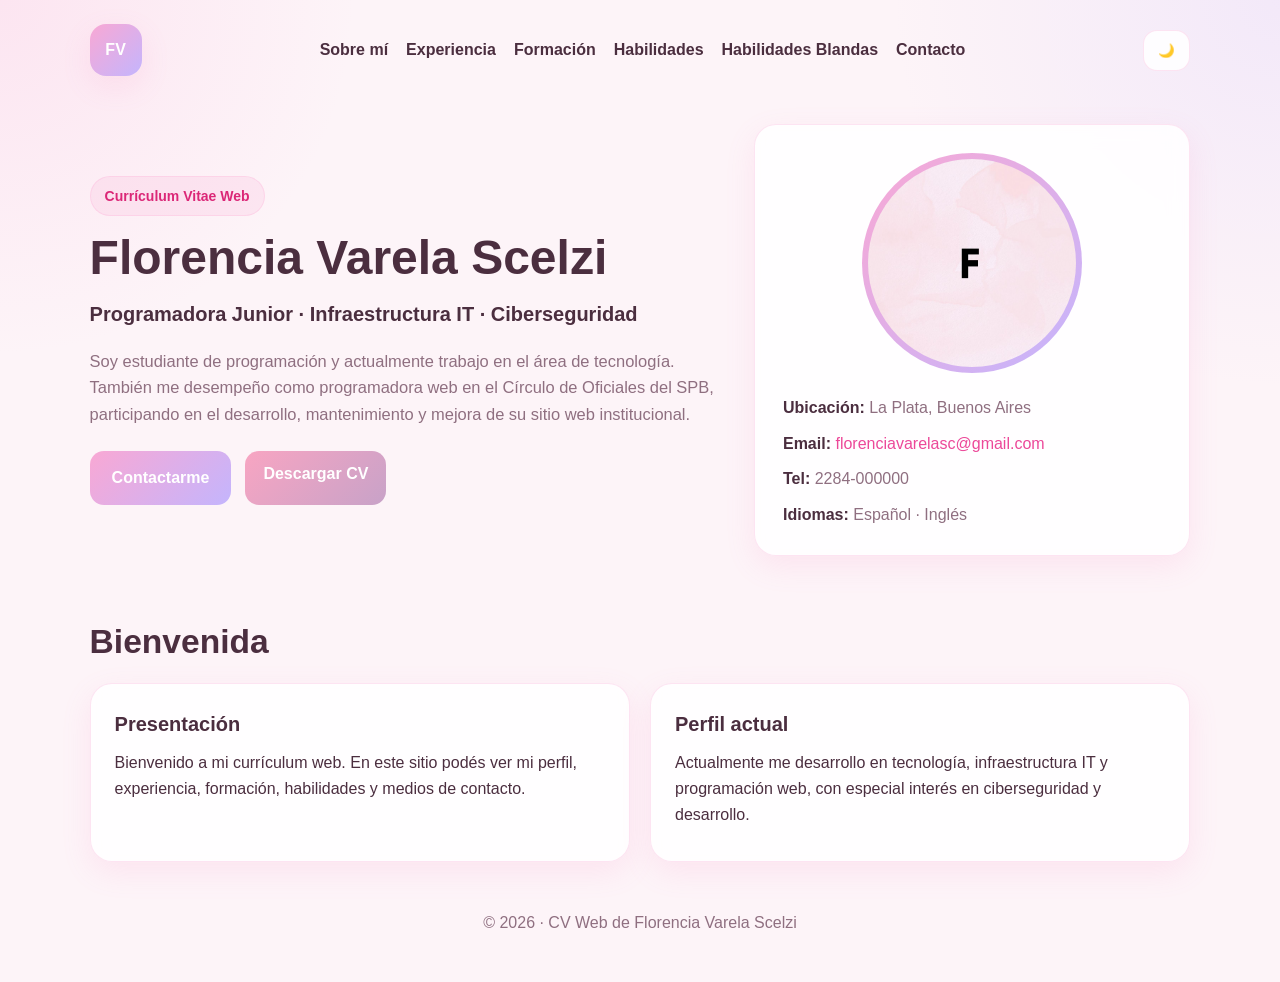
==== commit a4719994: "Se corrigio la imagen" ====
--- a/index.html
+++ b/index.html
@@ -4,9 +4,6 @@
   <meta charset="UTF-8" />
   <meta name="viewport" content="width=device-width, initial-scale=1.0" />
   <title>Florencia Varela Scelzi | CV Web</title>
-  <link rel="preconnect" href="https://fonts.googleapis.com">
-  <link rel="preconnect" href="https://fonts.gstatic.com" crossorigin>
-  <link href="https://fonts.googleapis.com/css2?family=Inter:wght@400;500;600;700;800&display=swap" rel="stylesheet">
   <link rel="stylesheet" href="style.css" />
 </head>
 <body>
@@ -28,22 +25,25 @@
     <div class="hero-content">
       <div class="hero-text">
         <p class="tag">Currículum Vitae Web</p>
-        <h1>Florencia Varela Scelzi</h1>
-        <h2>Programadora Junior · Infraestructura IT · Ciberseguridad</h2>
+        <h1 class="hero-title">Florencia Varela Scelzi</h1>
+        <h2 class="hero-subtitle">Programadora Junior · Infraestructura IT · Ciberseguridad</h2>
 
         <p class="hero-description">
-          Estudiante de programación, enfocada en desarrollo web, infraestructura IT y ciberseguridad. 
+          Soy estudiante de programación y actualmente trabajo en el área de
+          tecnología. También me desempeño como programadora web en el
+          Círculo de Oficiales del SPB, participando en el desarrollo,
+          mantenimiento y mejora de su sitio web institucional.
         </p>
 
         <div class="hero-buttons">
-          <a href="pages/contacto.html" class="btn primary">Contactarme</a>
+          <a href="contacto.html" class="btn primary">Contactarme</a>
           <a href="CV_Florencia_Varela1.pdf" download class="btn secondary">Descargar CV</a>
         </div>
       </div>
 
       <div class="hero-card">
         <div class="profile-circle">
-          <img src="./img/icono.jpg" alt="Foto de Florencia" class="profile-img">
+          <img class="profile-img" src="unnamed.jpg" alt="Foto de Florencia Varela" />
         </div>
 
         <div class="mini-data">
@@ -59,12 +59,12 @@
   <main>
     <section class="section">
       <div class="section-title">
-        <h3>Bienvenida</h3>
+        <h3 class="section-heading">Bienvenida</h3>
       </div>
 
       <div class="grid two">
         <div class="card">
-          <h4>Presentación</h4>
+          <h4 class="card-title">Presentación</h4>
           <p>
             Bienvenido a mi currículum web. En este sitio podés ver mi perfil,
             experiencia, formación, habilidades y medios de contacto.
@@ -72,7 +72,7 @@
         </div>
 
         <div class="card">
-          <h4>Perfil actual</h4>
+          <h4 class="card-title">Perfil actual</h4>
           <p>
             Actualmente me desarrollo en tecnología, infraestructura IT y
             programación web, con especial interés en ciberseguridad y desarrollo.
@@ -94,4 +94,4 @@
     });
   </script>
 </body>
-</html>
+</html>
